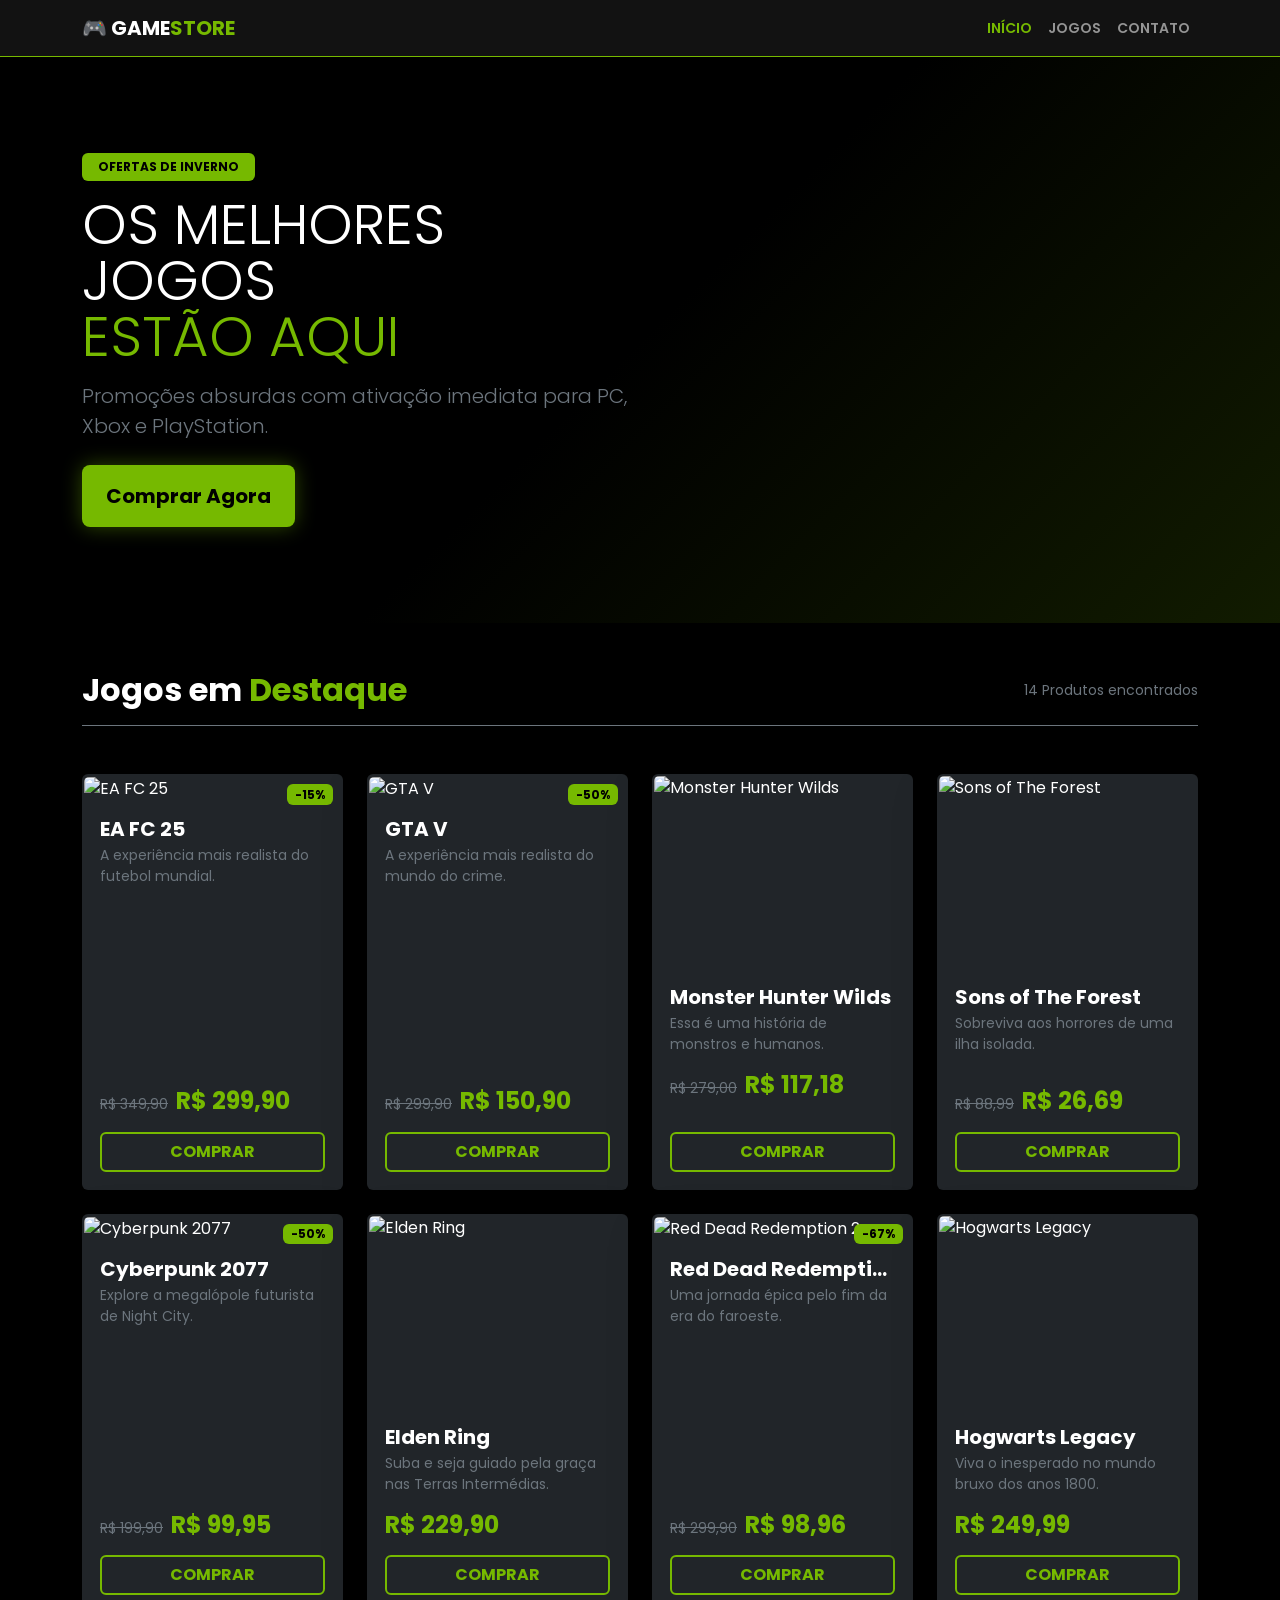
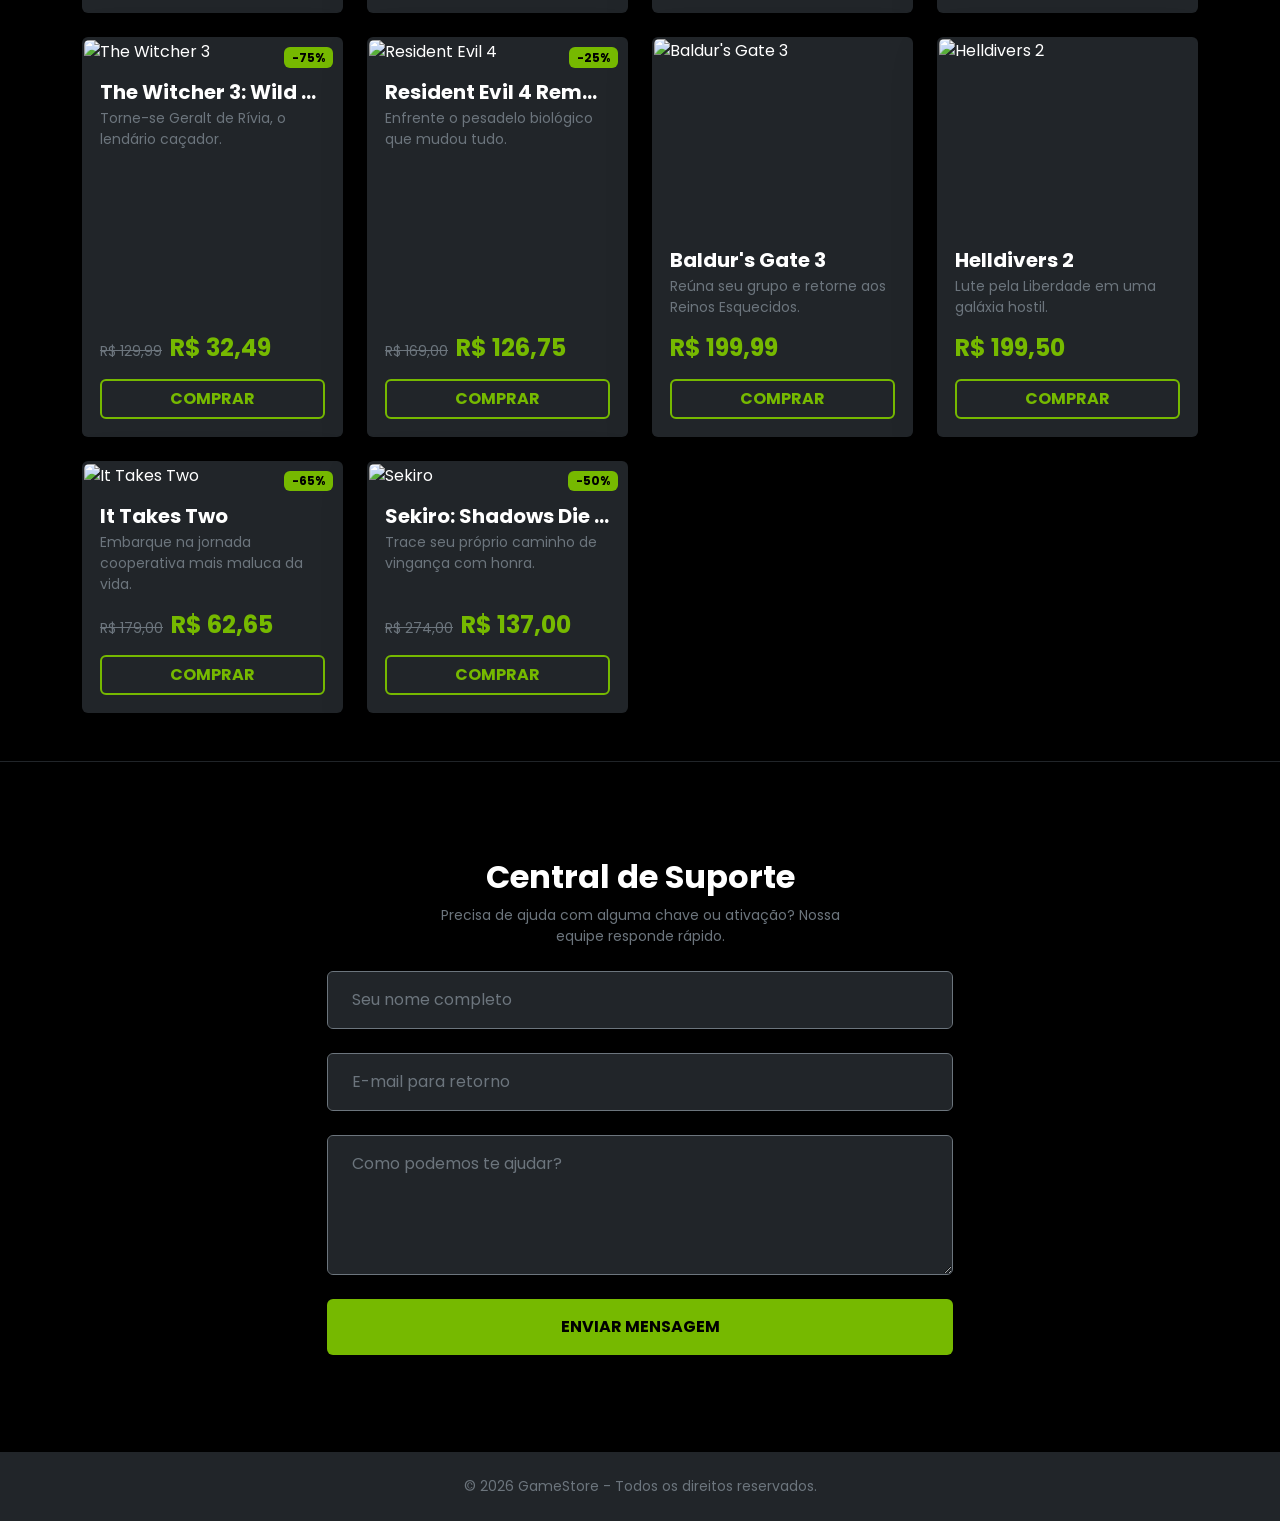
==== index.html @ af92e308 "Página Inicial Parcialmente feita Foram adicionados 14 jogos, aba de contato completa e catálogo de " ====
<!DOCTYPE html>
<html lang="pt-BR">
<head>
    <meta charset="UTF-8">
    <meta name="viewport" content="width=device-width, initial-scale=1.0">
    <title>GameStore</title>

    <link href="https://cdn.jsdelivr.net/npm/bootstrap@5.3.3/dist/css/bootstrap.min.css" rel="stylesheet">
    
    <link rel="preconnect" href="https://fonts.googleapis.com">
    <link rel="preconnect" href="https://fonts.gstatic.com" crossorigin>
    <link href="https://fonts.googleapis.com/css2?family=Poppins:wght@400;600;800&display=swap" rel="stylesheet">

    <style>
        body { font-family: 'Poppins', sans-serif; }
        .card-img-top { aspect-ratio: 12/9; object-fit: cover; object-position: top; }
        .card-hover { border: 2px solid transparent; transition: 0.3s all ease; }
        .card-hover:hover { border-color: #76b900; }
        
        /* Efeito Hover nos botões */
        .btn-hover-neon {
            transition: all 0.3s ease-in-out !important;
        }
        .btn-hover-neon:hover {
            transform: scale(1.03);
            background-color: #5d9200 !important;
            box-shadow: 0 0 20px rgba(118, 185, 0, 0.7) !important;
        }
        .btn-outline-hover-neon {
            transition: all 0.3s ease-in-out !important;
        }
        .btn-outline-hover-neon:hover {
            transform: scale(1.02);
            background-color: #76b900 !important;
            color: #000000 !important;
            box-shadow: 0 0 15px rgba(118, 185, 0, 0.5) !important;
        }

        /* Customização dos Inputs de Contato */
        .form-floating > .form-control:focus ~ label,
        .form-floating > .form-control:not(:placeholder-shown) ~ label {
            color: #76b900 !important;
        }
        .form-control:focus {
            border-color: #76b900 !important;
            box-shadow: 0 0 10px rgba(118, 185, 0, 0.2) !important;
        }
    </style>
</head>
<body class="bg-black text-white">

<nav class="navbar navbar-expand-lg navbar-dark bg-dark sticky-top border-bottom" style="--bs-border-color: #76b900; background-color: rgba(20, 20, 20, 0.95) !important; backdrop-filter: blur(10px);">
    <div class="container">
        <a class="navbar-brand fw-bolder tracking-wider" href="#">
            🎮 GAME<span style="color: #76b900;">STORE</span>
        </a>

        <button class="navbar-toggler" type="button" data-bs-toggle="collapse" data-bs-target="#menu">
            <span class="navbar-toggler-icon"></span>
        </button>

        <div class="collapse navbar-collapse" id="menu">
            <ul class="navbar-nav ms-auto fw-semibold text-uppercase small">
                <li class="nav-item">
                    <a class="nav-link active" style="--bs-navbar-active-color: #76b900;" href="#inicio">Início</a>
                </li>
                <li class="nav-item">
                    <a class="nav-link" href="#jogos">Jogos</a>
                </li>
                <li class="nav-item">
                    <a class="nav-link" href="#contato">Contato</a>
                </li>
            </ul>
        </div>
    </div>
</nav>

<section id="inicio" class="position-relative overflow-hidden d-flex align-items-center justify-content-center min-vh-50 py-5" 
         style="background: linear-gradient(135deg, #000000 50%, rgba(118, 185, 0, 0.15)), url('https://images.unsplash.com/photo-1542751371-adc38448a05e?q=80&w=1920') center/cover;">
    <div class="container text-center text-md-start my-5">
        <div class="row">
            <div class="col-md-8 col-lg-6">
                <span class="badge mb-3 px-3 py-2 text-black fw-bold text-uppercase" style="background-color: #76b900;">
                    Ofertas de Inverno
                </span>
                <h1 class="display-4 fw-black text-white lh-1 mb-3">
                    OS MELHORES JOGOS <br><span style="color: #76b900;">ESTÃO AQUI</span>
                </h1>
                <p class="lead text-secondary mb-4">Promoções absurdas com ativação imediata para PC, Xbox e PlayStation.</p>
                <a href="#jogos" class="btn btn-lg fw-bold px-4 py-3 text-black border-0 btn-hover-neon" 
                   style="background-color: #76b900; box-shadow: 0 0 20px rgba(118, 185, 0, 0.4);">
                    Comprar Agora
                </a>
            </div>
        </div>
    </div>
</section>

<section id="jogos" class="container py-5">
    <div class="d-flex justify-content-between align-items-center mb-5 border-bottom border-secondary pb-3">
        <h2 class="fw-bold m-0 text-white">Jogos em <span style="color: #76b900;">Destaque</span></h2>
        <span class="text-secondary small d-none d-sm-inline">14 Produtos encontrados</span>
    </div>

    <div class="row g-4">

        <div class="col-12 col-sm-6 col-md-4 col-lg-3">
            <div class="card card-hover h-100 bg-dark text-white shadow-lg">
                <div class="position-relative">
                    <img src="https://imgs.search.brave.com/v1mklaQneaknvuL8ri-g4F5kNZe1Qe1KPwHD6sUxN68/rs:fit:860:0:0:0/g:ce/aHR0cHM6Ly9kcm9w/LWFzc2V0cy5lYS5j/b20vaW1hZ2VzLzVC/UmlUM2thUGI5TzJU/dDFrbEswbDEvNjZi/NTAzOWFjMTQ0MDlm/MTRiMTA0ZDkzZmYy/MjZhMmQvRUFfRkMy/NV9TdGFuZGFyZF9L/ZXlBcnRfMS0xXzEy/MDB4MTIwMC5qcGc" class="card-img-top" alt="EA FC 25">
                    <span class="badge position-absolute top-0 end-0 m-2 text-black fw-bold" style="background-color: #76b900;">-15%</span>
                </div>
                <div class="card-body d-flex flex-column justify-content-between">
                    <div class="mb-3">
                        <h5 class="card-title fw-bold text-truncate mb-1">EA FC 25</h5>
                        <p class="card-text text-secondary small">A experiência mais realista do futebol mundial.</p>
                    </div>
                    <div>
                        <div class="d-flex align-items-baseline gap-2 mb-3">
                            <span class="text-secondary text-decoration-line-through small">R$ 349,90</span>
                            <h4 class="fw-bold m-0" style="color: #76b900;">R$ 299,90</h4>
                        </div>
                        <button class="btn w-100 fw-bold text-uppercase border-2 btn-outline-hover-neon" style="border-color: #76b900; color: #76b900; background: transparent;">
                            Comprar
                        </button>
                    </div>
                </div>
            </div>
        </div>

        <div class="col-12 col-sm-6 col-md-4 col-lg-3">
            <div class="card card-hover h-100 bg-dark text-white shadow-lg">
                <div class="position-relative">
                    <img src="https://shared.akamai.steamstatic.com/store_item_assets/steam/apps/271590/header.jpg?t=1765387725" class="card-img-top" alt="GTA V">
                    <span class="badge position-absolute top-0 end-0 m-2 text-black fw-bold" style="background-color: #76b900;">-50%</span>
                </div>
                <div class="card-body d-flex flex-column justify-content-between">
                    <div class="mb-3">
                        <h5 class="card-title fw-bold text-truncate mb-1">GTA V</h5>
                        <p class="card-text text-secondary small">A experiência mais realista do mundo do crime.</p>
                    </div>
                    <div>
                        <div class="d-flex align-items-baseline gap-2 mb-3">
                            <span class="text-secondary text-decoration-line-through small">R$ 299,90</span>
                            <h4 class="fw-bold m-0" style="color: #76b900;">R$ 150,90</h4>
                        </div>
                        <button class="btn w-100 fw-bold text-uppercase border-2 btn-outline-hover-neon" style="border-color: #76b900; color: #76b900; background: transparent;">
                            Comprar
                        </button>
                    </div>
                </div>
            </div>
        </div>

        <div class="col-12 col-sm-6 col-md-4 col-lg-3">
            <div class="card card-hover h-100 bg-dark text-white shadow-lg">
                <img src="https://shared.akamai.steamstatic.com/store_item_assets/steam/apps/2246340/header.jpg?t=1780446081" class="card-img-top" alt="Monster Hunter Wilds">
                <div class="card-body d-flex flex-column justify-content-between">
                    <div class="mb-3">
                        <h5 class="card-title fw-bold text-truncate mb-1">Monster Hunter Wilds</h5>
                        <p class="card-text text-secondary small">Essa é uma história de monstros e humanos.</p>
                    </div>
                    <div>
                        <div class="d-flex align-items-baseline gap-2 mb-3">
                            <span class="text-secondary text-decoration-line-through small">R$ 279,00</span>
                            <h4 class="fw-bold mb-3" style="color: #76b900;">R$ 117,18</h4>
                        </div>
                        <button class="btn w-100 fw-bold text-uppercase border-2 btn-outline-hover-neon" style="border-color: #76b900; color: #76b900; background: transparent;">
                            Comprar
                        </button>
                    </div>
                </div>
            </div>
        </div>

        <div class="col-12 col-sm-6 col-md-4 col-lg-3">
            <div class="card card-hover h-100 bg-dark text-white shadow-lg">
                <img src="https://imgs.search.brave.com/QKre8BOCtN3OJksqX7gCvXu70aKx86rbHAzrKX-9Xvc/rs:fit:860:0:0:0/g:ce/aHR0cHM6Ly9zdGF0/aWMwLmdhbWVyYW50/aW1hZ2VzLmNvbS93/b3JkcHJlc3Mvd3At/Y29udGVudC91cGxv/YWRzLzIwMjQvMTIv/bWl4Y29sbGFnZS0w/NS1kZWMtMjAyNC0w/Ny0xNi1wbS05MzMw/LmpwZz9xPTUwJmZp/dD1jcm9wJnc9NDgw/Jmg9NjAwJmRwcj0x/LjU" class="card-img-top" alt="Sons of The Forest">
                <div class="card-body d-flex flex-column justify-content-between">
                    <div class="mb-3">
                        <h5 class="card-title fw-bold text-truncate mb-1">Sons of The Forest</h5>
                        <p class="card-text text-secondary small">Sobreviva aos horrores de uma ilha isolada.</p>
                    </div>
                    <div>
                        <div class="d-flex align-items-baseline gap-2 mb-3">
                            <span class="text-secondary text-decoration-line-through small">R$ 88,99</span>
                            <h4 class="fw-bold m-0" style="color: #76b900;">R$ 26,69</h4>
                        </div>
                        <button class="btn w-100 fw-bold text-uppercase border-2 btn-outline-hover-neon" style="border-color: #76b900; color: #76b900; background: transparent;">
                            Comprar
                        </button>
                    </div>
                </div>
            </div>
        </div>

        <div class="col-12 col-sm-6 col-md-4 col-lg-3">
            <div class="card card-hover h-100 bg-dark text-white shadow-lg">
                <div class="position-relative">
                    <img src="https://shared.akamai.steamstatic.com/store_item_assets/steam/apps/1091500/e9047d8ec47ae3d94bb8b464fb0fc9e9972b4ac7/header.jpg?t=1769690377" class="card-img-top" alt="Cyberpunk 2077">
                    <span class="badge position-absolute top-0 end-0 m-2 text-black fw-bold" style="background-color: #76b900;">-50%</span>
                </div>
                <div class="card-body d-flex flex-column justify-content-between">
                    <div class="mb-3">
                        <h5 class="card-title fw-bold text-truncate mb-1">Cyberpunk 2077</h5>
                        <p class="card-text text-secondary small">Explore a megalópole futurista de Night City.</p>
                    </div>
                    <div>
                        <div class="d-flex align-items-baseline gap-2 mb-3">
                            <span class="text-secondary text-decoration-line-through small">R$ 199,90</span>
                            <h4 class="fw-bold m-0" style="color: #76b900;">R$ 99,95</h4>
                        </div>
                        <button class="btn w-100 fw-bold text-uppercase border-2 btn-outline-hover-neon" style="border-color: #76b900; color: #76b900; background: transparent;">
                            Comprar
                        </button>
                    </div>
                </div>
            </div>
        </div>

        <div class="col-12 col-sm-6 col-md-4 col-lg-3">
            <div class="card card-hover h-100 bg-dark text-white shadow-lg">
                <img src="https://shared.akamai.steamstatic.com/store_item_assets/steam/apps/1245620/header.jpg?t=1767883716" class="card-img-top" alt="Elden Ring">
                <div class="card-body d-flex flex-column justify-content-between">
                    <div class="mb-3">
                        <h5 class="card-title fw-bold text-truncate mb-1">Elden Ring</h5>
                        <p class="card-text text-secondary small">Suba e seja guiado pela graça nas Terras Intermédias.</p>
                    </div>
                    <div>
                        <div class="d-flex align-items-baseline gap-2 mb-3">
                            <h4 class="fw-bold m-0" style="color: #76b900;">R$ 229,90</h4>
                        </div>
                        <button class="btn w-100 fw-bold text-uppercase border-2 btn-outline-hover-neon" style="border-color: #76b900; color: #76b900; background: transparent;">
                            Comprar
                        </button>
                    </div>
                </div>
            </div>
        </div>

        <div class="col-12 col-sm-6 col-md-4 col-lg-3">
            <div class="card card-hover h-100 bg-dark text-white shadow-lg">
                <div class="position-relative">
                    <img src="https://shared.akamai.steamstatic.com/store_item_assets/steam/apps/1174180/header.jpg?t=1759502961" class="card-img-top" alt="Red Dead Redemption 2">
                    <span class="badge position-absolute top-0 end-0 m-2 text-black fw-bold" style="background-color: #76b900;">-67%</span>
                </div>
                <div class="card-body d-flex flex-column justify-content-between">
                    <div class="mb-3">
                        <h5 class="card-title fw-bold text-truncate mb-1">Red Dead Redemption 2</h5>
                        <p class="card-text text-secondary small">Uma jornada épica pelo fim da era do faroeste.</p>
                    </div>
                    <div>
                        <div class="d-flex align-items-baseline gap-2 mb-3">
                            <span class="text-secondary text-decoration-line-through small">R$ 299,90</span>
                            <h4 class="fw-bold m-0" style="color: #76b900;">R$ 98,96</h4>
                        </div>
                        <button class="btn w-100 fw-bold text-uppercase border-2 btn-outline-hover-neon" style="border-color: #76b900; color: #76b900; background: transparent;">
                            Comprar
                        </button>
                    </div>
                </div>
            </div>
        </div>

        <div class="col-12 col-sm-6 col-md-4 col-lg-3">
            <div class="card card-hover h-100 bg-dark text-white shadow-lg">
                <img src="https://shared.akamai.steamstatic.com/store_item_assets/steam/apps/990080/a3cdc6f40d97df8ac993679c2dd1edeb5222421e/header.jpg?t=1778797474" class="card-img-top" alt="Hogwarts Legacy">
                <div class="card-body d-flex flex-column justify-content-between">
                    <div class="mb-3">
                        <h5 class="card-title fw-bold text-truncate mb-1">Hogwarts Legacy</h5>
                        <p class="card-text text-secondary small">Viva o inesperado no mundo bruxo dos anos 1800.</p>
                    </div>
                    <div>
                        <div class="d-flex align-items-baseline gap-2 mb-3">
                            <h4 class="fw-bold m-0" style="color: #76b900;">R$ 249,99</h4>
                        </div>
                        <button class="btn w-100 fw-bold text-uppercase border-2 btn-outline-hover-neon" style="border-color: #76b900; color: #76b900; background: transparent;">
                            Comprar
                        </button>
                    </div>
                </div>
            </div>
        </div>

        <div class="col-12 col-sm-6 col-md-4 col-lg-3">
            <div class="card card-hover h-100 bg-dark text-white shadow-lg">
                <div class="position-relative">
                    <img src="https://shared.akamai.steamstatic.com/store_item_assets/steam/apps/292030/ad9240e088f953a84aee814034c50a6a92bf4516/header.jpg?t=1768303991" class="card-img-top" alt="The Witcher 3">
                    <span class="badge position-absolute top-0 end-0 m-2 text-black fw-bold" style="background-color: #76b900;">-75%</span>
                </div>
                <div class="card-body d-flex flex-column justify-content-between">
                    <div class="mb-3">
                        <h5 class="card-title fw-bold text-truncate mb-1">The Witcher 3: Wild Hunt</h5>
                        <p class="card-text text-secondary small">Torne-se Geralt de Rívia, o lendário caçador.</p>
                    </div>
                    <div>
                        <div class="d-flex align-items-baseline gap-2 mb-3">
                            <span class="text-secondary text-decoration-line-through small">R$ 129,99</span>
                            <h4 class="fw-bold m-0" style="color: #76b900;">R$ 32,49</h4>
                        </div>
                        <button class="btn w-100 fw-bold text-uppercase border-2 btn-outline-hover-neon" style="border-color: #76b900; color: #76b900; background: transparent;">
                            Comprar
                        </button>
                    </div>
                </div>
            </div>
        </div>

        <div class="col-12 col-sm-6 col-md-4 col-lg-3">
            <div class="card card-hover h-100 bg-dark text-white shadow-lg">
                <div class="position-relative">
                    <img src="https://shared.akamai.steamstatic.com/store_item_assets/steam/apps/2050650/header.jpg?t=1772502922" class="card-img-top" alt="Resident Evil 4">
                    <span class="badge position-absolute top-0 end-0 m-2 text-black fw-bold" style="background-color: #76b900;">-25%</span>
                </div>
                <div class="card-body d-flex flex-column justify-content-between">
                    <div class="mb-3">
                        <h5 class="card-title fw-bold text-truncate mb-1">Resident Evil 4 Remake</h5>
                        <p class="card-text text-secondary small">Enfrente o pesadelo biológico que mudou tudo.</p>
                    </div>
                    <div>
                        <div class="d-flex align-items-baseline gap-2 mb-3">
                            <span class="text-secondary text-decoration-line-through small">R$ 169,00</span>
                            <h4 class="fw-bold m-0" style="color: #76b900;">R$ 126,75</h4>
                        </div>
                        <button class="btn w-100 fw-bold text-uppercase border-2 btn-outline-hover-neon" style="border-color: #76b900; color: #76b900; background: transparent;">
                            Comprar
                        </button>
                    </div>
                </div>
            </div>
        </div>

        <div class="col-12 col-sm-6 col-md-4 col-lg-3">
            <div class="card card-hover h-100 bg-dark text-white shadow-lg">
                <img src="https://shared.akamai.steamstatic.com/store_item_assets/steam/apps/1086940/48a2fcbda8565bb45025e98fd8ebde8a7203f6a0/header.jpg?t=1777363040" class="card-img-top" alt="Baldur's Gate 3">
                <div class="card-body d-flex flex-column justify-content-between">
                    <div class="mb-3">
                        <h5 class="card-title fw-bold text-truncate mb-1">Baldur's Gate 3</h5>
                        <p class="card-text text-secondary small">Reúna seu grupo e retorne aos Reinos Esquecidos.</p>
                    </div>
                    <div>
                        <div class="d-flex align-items-baseline gap-2 mb-3">
                            <h4 class="fw-bold m-0" style="color: #76b900;">R$ 199,99</h4>
                        </div>
                        <button class="btn w-100 fw-bold text-uppercase border-2 btn-outline-hover-neon" style="border-color: #76b900; color: #76b900; background: transparent;">
                            Comprar
                        </button>
                    </div>
                </div>
            </div>
        </div>

        <div class="col-12 col-sm-6 col-md-4 col-lg-3">
            <div class="card card-hover h-100 bg-dark text-white shadow-lg">
                <img src="https://shared.akamai.steamstatic.com/store_item_assets/steam/apps/553850/9643916b0262f1e6d5d002098569e970346f6fc4/header_brazilian.jpg?t=1779899567" class="card-img-top" alt="Helldivers 2">
                <div class="card-body d-flex flex-column justify-content-between">
                    <div class="mb-3">
                        <h5 class="card-title fw-bold text-truncate mb-1">Helldivers 2</h5>
                        <p class="card-text text-secondary small">Lute pela Liberdade em uma galáxia hostil.</p>
                    </div>
                    <div>
                        <div class="d-flex align-items-baseline gap-2 mb-3">
                            <h4 class="fw-bold m-0" style="color: #76b900;">R$ 199,50</h4>
                        </div>
                        <button class="btn w-100 fw-bold text-uppercase border-2 btn-outline-hover-neon" style="border-color: #76b900; color: #76b900; background: transparent;">
                            Comprar
                        </button>
                    </div>
                </div>
            </div>
        </div>

        <div class="col-12 col-sm-6 col-md-4 col-lg-3">
            <div class="card card-hover h-100 bg-dark text-white shadow-lg">
                <div class="position-relative">
                    <img src="https://shared.akamai.steamstatic.com/store_item_assets/steam/apps/1426210/header_brazilian.jpg?t=1777395376" class="card-img-top" alt="It Takes Two">
                    <span class="badge position-absolute top-0 end-0 m-2 text-black fw-bold" style="background-color: #76b900;">-65%</span>
                </div>
                <div class="card-body d-flex flex-column justify-content-between">
                    <div class="mb-3">
                        <h5 class="card-title fw-bold text-truncate mb-1">It Takes Two</h5>
                        <p class="card-text text-secondary small">Embarque na jornada cooperativa mais maluca da vida.</p>
                    </div>
                    <div>
                        <div class="d-flex align-items-baseline gap-2 mb-3">
                            <span class="text-secondary text-decoration-line-through small">R$ 179,00</span>
                            <h4 class="fw-bold m-0" style="color: #76b900;">R$ 62,65</h4>
                        </div>
                        <button class="btn w-100 fw-bold text-uppercase border-2 btn-outline-hover-neon" style="border-color: #76b900; color: #76b900; background: transparent;">
                            Comprar
                        </button>
                    </div>
                </div>
            </div>
        </div>

        <div class="col-12 col-sm-6 col-md-4 col-lg-3">
            <div class="card card-hover h-100 bg-dark text-white shadow-lg">
                <div class="position-relative">
                    <img src="https://shared.akamai.steamstatic.com/store_item_assets/steam/apps/814380/header.jpg?t=1762888662" class="card-img-top" alt="Sekiro">
                    <span class="badge position-absolute top-0 end-0 m-2 text-black fw-bold" style="background-color: #76b900;">-50%</span>
                </div>
                <div class="card-body d-flex flex-column justify-content-between">
                    <div class="mb-3">
                        <h5 class="card-title fw-bold text-truncate mb-1">Sekiro: Shadows Die Twice</h5>
                        <p class="card-text text-secondary small">Trace seu próprio caminho de vingança com honra.</p>
                    </div>
                    <div>
                        <div class="d-flex align-items-baseline gap-2 mb-3">
                            <span class="text-secondary text-decoration-line-through small">R$ 274,00</span>
                            <h4 class="fw-bold m-0" style="color: #76b900;">R$ 137,00</h4>
                        </div>
                        <button class="btn w-100 fw-bold text-uppercase border-2 btn-outline-hover-neon" style="border-color: #76b900; color: #76b900; background: transparent;">
                            Comprar
                        </button>
                    </div>
                </div>
            </div>
        </div>

    </div>
</section>

<section id="contato" class="bg-black py-5 border-top border-dark">
    <div class="container py-5" style="max-width: 650px;">
        <div class="text-center mb-4">
            <h2 class="fw-bold text-white mb-2">Central de Suporte</h2>
            <p class="text-secondary small mx-auto" style="max-width: 450px;">
                Precisa de ajuda com alguma chave ou ativação? Nossa equipe responde rápido.
            </p>
        </div>

        <form class="row g-4">
            <div class="col-12">
                <div class="form-floating">
                    <input type="text" class="form-control bg-dark border-secondary text-white h-auto py-3 px-4" id="nome" placeholder="Seu nome completo">
                    <label for="nome" class="text-secondary px-4">Seu nome completo</label>
                </div>
            </div>

            <div class="col-12">
                <div class="form-floating">
                    <input type="email" class="form-control bg-dark border-secondary text-white h-auto py-3 px-4" id="email" placeholder="nome@exemplo.com">
                    <label for="email" class="text-secondary px-4">E-mail para retorno</label>
                </div>
            </div>

            <div class="col-12">
                <div class="form-floating">
                    <textarea class="form-control bg-dark border-secondary text-white px-4 pt-4" id="mensagem" placeholder="Como podemos te ajudar?" style="height: 140px;"></textarea>
                    <label for="mensagem" class="text-secondary px-4">Como podemos te ajudar?</label>
                </div>
            </div>

            <div class="col-12">
                <button type="submit" class="btn w-100 fw-bold py-3 text-black text-uppercase tracking-wider btn-hover-neon border-0" style="background-color: #76b900;">
                    Enviar Mensagem
                </button>
            </div>
        </form>
    </div>
</section>

<footer class="bg-dark text-center text-secondary p-4 border-top border-black small">
    © 2026 GameStore - Todos os direitos reservados.
</footer>

<script src="https://cdn.jsdelivr.net/npm/bootstrap@5.3.3/dist/js/bootstrap.bundle.min.js"></script>
<script src="js/script.js"></script>

</body>
</html>
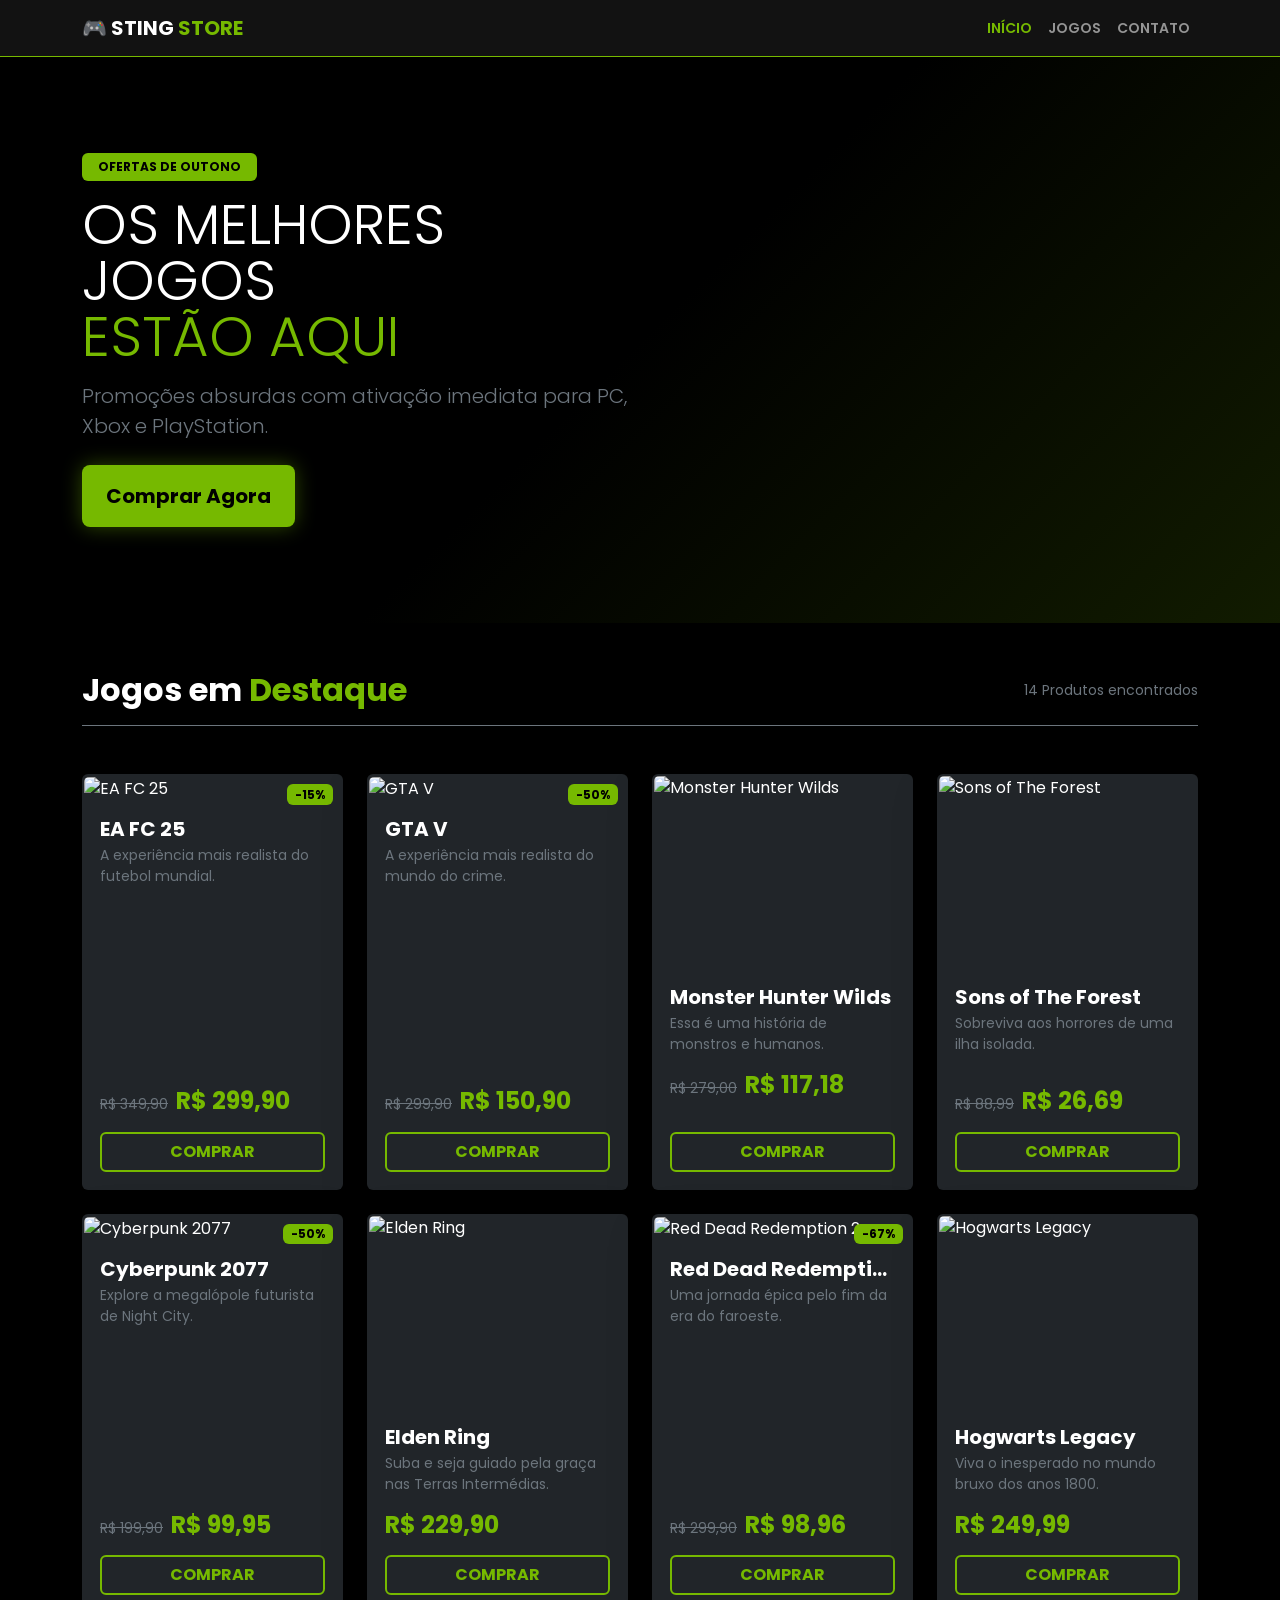
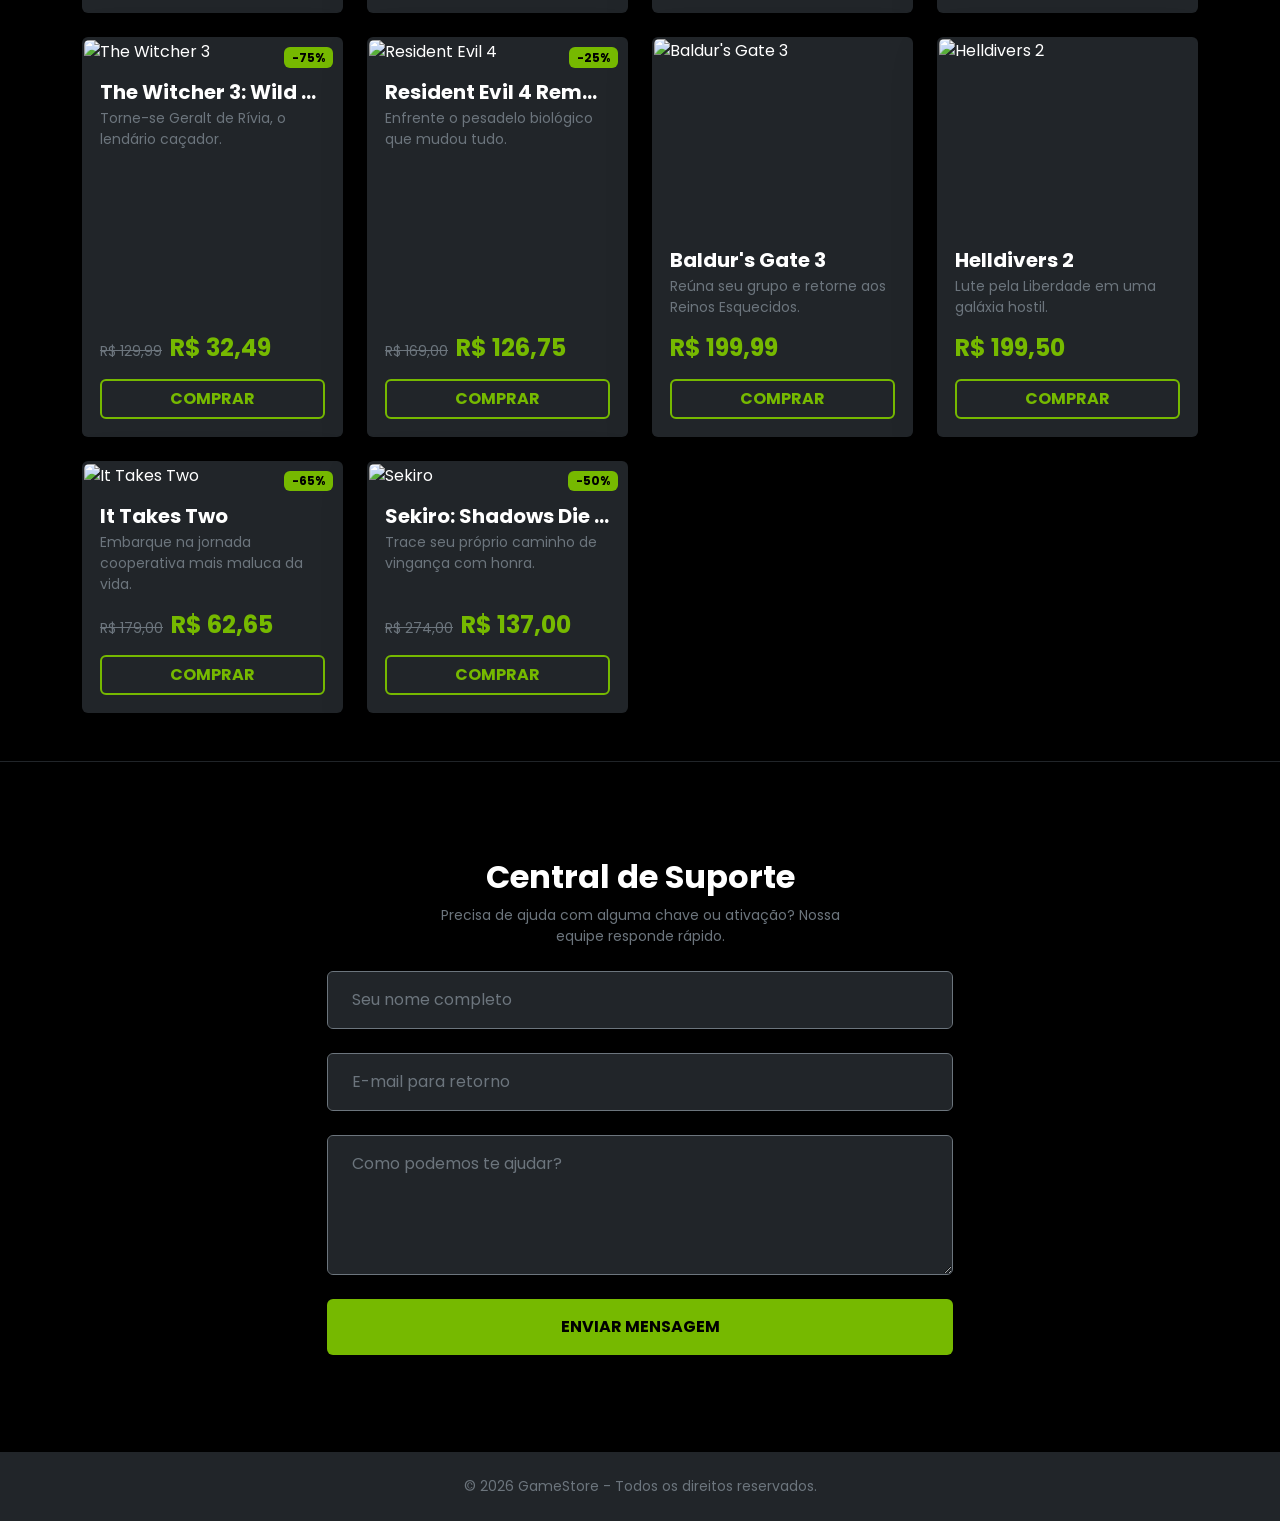
==== commit 818d1db2: "Atualização do JS e botões Foram atualizadas as tags dos botões de compra de cada jogo e foram criad" ====
--- a/index.html
+++ b/index.html
@@ -3,7 +3,7 @@
 <head>
     <meta charset="UTF-8">
     <meta name="viewport" content="width=device-width, initial-scale=1.0">
-    <title>GameStore</title>
+    <title>StingStore</title>
 
     <link href="https://cdn.jsdelivr.net/npm/bootstrap@5.3.3/dist/css/bootstrap.min.css" rel="stylesheet">
     
@@ -52,7 +52,7 @@
 <nav class="navbar navbar-expand-lg navbar-dark bg-dark sticky-top border-bottom" style="--bs-border-color: #76b900; background-color: rgba(20, 20, 20, 0.95) !important; backdrop-filter: blur(10px);">
     <div class="container">
         <a class="navbar-brand fw-bolder tracking-wider" href="#">
-            🎮 GAME<span style="color: #76b900;">STORE</span>
+            🎮 STING <span style="color: #76b900;">STORE</span>
         </a>
 
         <button class="navbar-toggler" type="button" data-bs-toggle="collapse" data-bs-target="#menu">
@@ -81,7 +81,7 @@
         <div class="row">
             <div class="col-md-8 col-lg-6">
                 <span class="badge mb-3 px-3 py-2 text-black fw-bold text-uppercase" style="background-color: #76b900;">
-                    Ofertas de Inverno
+                    Ofertas de Outono
                 </span>
                 <h1 class="display-4 fw-black text-white lh-1 mb-3">
                     OS MELHORES JOGOS <br><span style="color: #76b900;">ESTÃO AQUI</span>
@@ -120,9 +120,9 @@
                             <span class="text-secondary text-decoration-line-through small">R$ 349,90</span>
                             <h4 class="fw-bold m-0" style="color: #76b900;">R$ 299,90</h4>
                         </div>
-                        <button class="btn w-100 fw-bold text-uppercase border-2 btn-outline-hover-neon" style="border-color: #76b900; color: #76b900; background: transparent;">
-                            Comprar
-                        </button>
+                        <a href="show.html?game=ea-fc-25" class="btn w-100 fw-bold text-uppercase border-2 btn-outline-hover-neon buy-btn" style="border-color: #76b900; color: #76b900; background: transparent;">
+                            Comprar
+                        </a>
                     </div>
                 </div>
             </div>
@@ -144,9 +144,9 @@
                             <span class="text-secondary text-decoration-line-through small">R$ 299,90</span>
                             <h4 class="fw-bold m-0" style="color: #76b900;">R$ 150,90</h4>
                         </div>
-                        <button class="btn w-100 fw-bold text-uppercase border-2 btn-outline-hover-neon" style="border-color: #76b900; color: #76b900; background: transparent;">
-                            Comprar
-                        </button>
+                        <a href="show.html?game=gta-v" class="btn w-100 fw-bold text-uppercase border-2 btn-outline-hover-neon buy-btn" style="border-color: #76b900; color: #76b900; background: transparent;">
+                            Comprar
+                        </a>
                     </div>
                 </div>
             </div>
@@ -165,9 +165,9 @@
                             <span class="text-secondary text-decoration-line-through small">R$ 279,00</span>
                             <h4 class="fw-bold mb-3" style="color: #76b900;">R$ 117,18</h4>
                         </div>
-                        <button class="btn w-100 fw-bold text-uppercase border-2 btn-outline-hover-neon" style="border-color: #76b900; color: #76b900; background: transparent;">
-                            Comprar
-                        </button>
+                        <a href="show.html?game=monster-hunter-wilds" class="btn w-100 fw-bold text-uppercase border-2 btn-outline-hover-neon buy-btn" style="border-color: #76b900; color: #76b900; background: transparent;">
+                            Comprar
+                        </a>
                     </div>
                 </div>
             </div>
@@ -186,9 +186,9 @@
                             <span class="text-secondary text-decoration-line-through small">R$ 88,99</span>
                             <h4 class="fw-bold m-0" style="color: #76b900;">R$ 26,69</h4>
                         </div>
-                        <button class="btn w-100 fw-bold text-uppercase border-2 btn-outline-hover-neon" style="border-color: #76b900; color: #76b900; background: transparent;">
-                            Comprar
-                        </button>
+                        <a class="btn w-100 fw-bold text-uppercase border-2 btn-outline-hover-neon buy-btn" style="border-color: #76b900; color: #76b900; background: transparent;">
+                            Comprar
+                        </a>
                     </div>
                 </div>
             </div>
@@ -210,9 +210,9 @@
                             <span class="text-secondary text-decoration-line-through small">R$ 199,90</span>
                             <h4 class="fw-bold m-0" style="color: #76b900;">R$ 99,95</h4>
                         </div>
-                        <button class="btn w-100 fw-bold text-uppercase border-2 btn-outline-hover-neon" style="border-color: #76b900; color: #76b900; background: transparent;">
-                            Comprar
-                        </button>
+                        <a class="btn w-100 fw-bold text-uppercase border-2 btn-outline-hover-neon buy-btn" style="border-color: #76b900; color: #76b900; background: transparent;" href="show.html?game=cyberpunk-2077">
+                            Comprar
+                        </a>
                     </div>
                 </div>
             </div>
@@ -230,9 +230,9 @@
                         <div class="d-flex align-items-baseline gap-2 mb-3">
                             <h4 class="fw-bold m-0" style="color: #76b900;">R$ 229,90</h4>
                         </div>
-                        <button class="btn w-100 fw-bold text-uppercase border-2 btn-outline-hover-neon" style="border-color: #76b900; color: #76b900; background: transparent;">
-                            Comprar
-                        </button>
+                        <a class="btn w-100 fw-bold text-uppercase border-2 btn-outline-hover-neon buy-btn" style="border-color: #76b900; color: #76b900; background: transparent;" href="show.html?game=elden-ring">
+                            Comprar
+                        </a>
                     </div>
                 </div>
             </div>
@@ -254,9 +254,9 @@
                             <span class="text-secondary text-decoration-line-through small">R$ 299,90</span>
                             <h4 class="fw-bold m-0" style="color: #76b900;">R$ 98,96</h4>
                         </div>
-                        <button class="btn w-100 fw-bold text-uppercase border-2 btn-outline-hover-neon" style="border-color: #76b900; color: #76b900; background: transparent;">
-                            Comprar
-                        </button>
+                        <a class="btn w-100 fw-bold text-uppercase border-2 btn-outline-hover-neon buy-btn" style="border-color: #76b900; color: #76b900; background: transparent;" href="show.html?game=red-dead-redemption-2">
+                            Comprar
+                        </a>
                     </div>
                 </div>
             </div>
@@ -274,9 +274,9 @@
                         <div class="d-flex align-items-baseline gap-2 mb-3">
                             <h4 class="fw-bold m-0" style="color: #76b900;">R$ 249,99</h4>
                         </div>
-                        <button class="btn w-100 fw-bold text-uppercase border-2 btn-outline-hover-neon" style="border-color: #76b900; color: #76b900; background: transparent;">
-                            Comprar
-                        </button>
+                        <a class="btn w-100 fw-bold text-uppercase border-2 btn-outline-hover-neon buy-btn" style="border-color: #76b900; color: #76b900; background: transparent;" href="show.html?game=hogwarts-legacy">
+                            Comprar
+                        </a>
                     </div>
                 </div>
             </div>
@@ -298,9 +298,9 @@
                             <span class="text-secondary text-decoration-line-through small">R$ 129,99</span>
                             <h4 class="fw-bold m-0" style="color: #76b900;">R$ 32,49</h4>
                         </div>
-                        <button class="btn w-100 fw-bold text-uppercase border-2 btn-outline-hover-neon" style="border-color: #76b900; color: #76b900; background: transparent;">
-                            Comprar
-                        </button>
+                        <a class="btn w-100 fw-bold text-uppercase border-2 btn-outline-hover-neon buy-btn" style="border-color: #76b900; color: #76b900; background: transparent;" href="show.html?game=the-witcher-3-wild-hunt">
+                            Comprar
+                        </a>
                     </div>
                 </div>
             </div>
@@ -322,9 +322,9 @@
                             <span class="text-secondary text-decoration-line-through small">R$ 169,00</span>
                             <h4 class="fw-bold m-0" style="color: #76b900;">R$ 126,75</h4>
                         </div>
-                        <button class="btn w-100 fw-bold text-uppercase border-2 btn-outline-hover-neon" style="border-color: #76b900; color: #76b900; background: transparent;">
-                            Comprar
-                        </button>
+                        <a class="btn w-100 fw-bold text-uppercase border-2 btn-outline-hover-neon buy-btn" style="border-color: #76b900; color: #76b900; background: transparent;" href="show.html?game=resident-evil-4-remake">
+                            Comprar
+                        </a>
                     </div>
                 </div>
             </div>
@@ -342,9 +342,9 @@
                         <div class="d-flex align-items-baseline gap-2 mb-3">
                             <h4 class="fw-bold m-0" style="color: #76b900;">R$ 199,99</h4>
                         </div>
-                        <button class="btn w-100 fw-bold text-uppercase border-2 btn-outline-hover-neon" style="border-color: #76b900; color: #76b900; background: transparent;">
-                            Comprar
-                        </button>
+                        <a class="btn w-100 fw-bold text-uppercase border-2 btn-outline-hover-neon buy-btn" style="border-color: #76b900; color: #76b900; background: transparent;" href="show.html?game=baldurs-gate-3">
+                            Comprar
+                        </a>
                     </div>
                 </div>
             </div>
@@ -362,9 +362,9 @@
                         <div class="d-flex align-items-baseline gap-2 mb-3">
                             <h4 class="fw-bold m-0" style="color: #76b900;">R$ 199,50</h4>
                         </div>
-                        <button class="btn w-100 fw-bold text-uppercase border-2 btn-outline-hover-neon" style="border-color: #76b900; color: #76b900; background: transparent;">
-                            Comprar
-                        </button>
+                        <a class="btn w-100 fw-bold text-uppercase border-2 btn-outline-hover-neon buy-btn" style="border-color: #76b900; color: #76b900; background: transparent;" href="show.html?game=helldivers-2">
+                            Comprar
+                        </a>
                     </div>
                 </div>
             </div>
@@ -386,9 +386,9 @@
                             <span class="text-secondary text-decoration-line-through small">R$ 179,00</span>
                             <h4 class="fw-bold m-0" style="color: #76b900;">R$ 62,65</h4>
                         </div>
-                        <button class="btn w-100 fw-bold text-uppercase border-2 btn-outline-hover-neon" style="border-color: #76b900; color: #76b900; background: transparent;">
-                            Comprar
-                        </button>
+                        <a class="btn w-100 fw-bold text-uppercase border-2 btn-outline-hover-neon buy-btn" style="border-color: #76b900; color: #76b900; background: transparent;" href="show.html?game=it-takes-two">
+                            Comprar
+                        </a>
                     </div>
                 </div>
             </div>
@@ -410,9 +410,9 @@
                             <span class="text-secondary text-decoration-line-through small">R$ 274,00</span>
                             <h4 class="fw-bold m-0" style="color: #76b900;">R$ 137,00</h4>
                         </div>
-                        <button class="btn w-100 fw-bold text-uppercase border-2 btn-outline-hover-neon" style="border-color: #76b900; color: #76b900; background: transparent;">
-                            Comprar
-                        </button>
+                        <a class="btn w-100 fw-bold text-uppercase border-2 btn-outline-hover-neon buy-btn" style="border-color: #76b900; color: #76b900; background: transparent;" href="show.html?game=sekiro-shadows-die-twice">
+                            Comprar
+                        </a>
                     </div>
                 </div>
             </div>
@@ -466,7 +466,7 @@
 </footer>
 
 <script src="https://cdn.jsdelivr.net/npm/bootstrap@5.3.3/dist/js/bootstrap.bundle.min.js"></script>
-<script src="js/script.js"></script>
+<script src="javascript/app.js"></script>
 
 </body>
 </html>
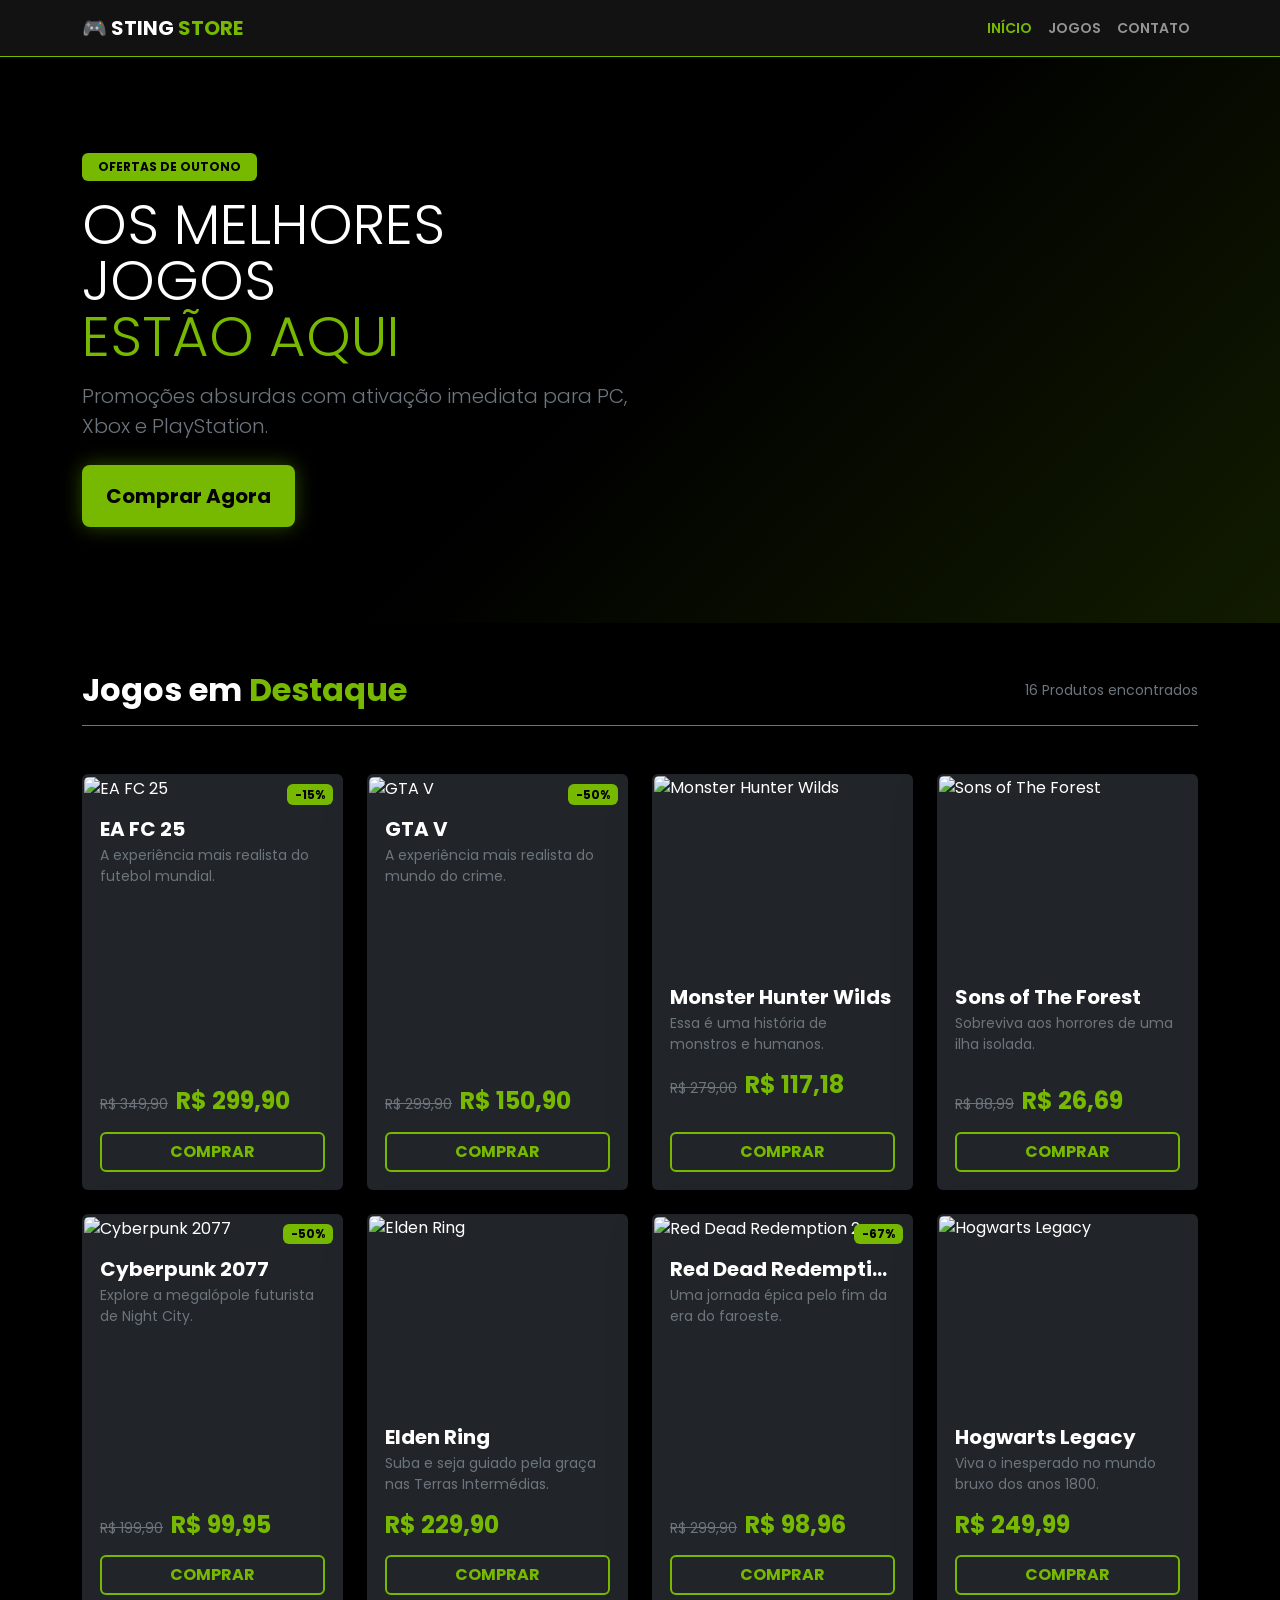
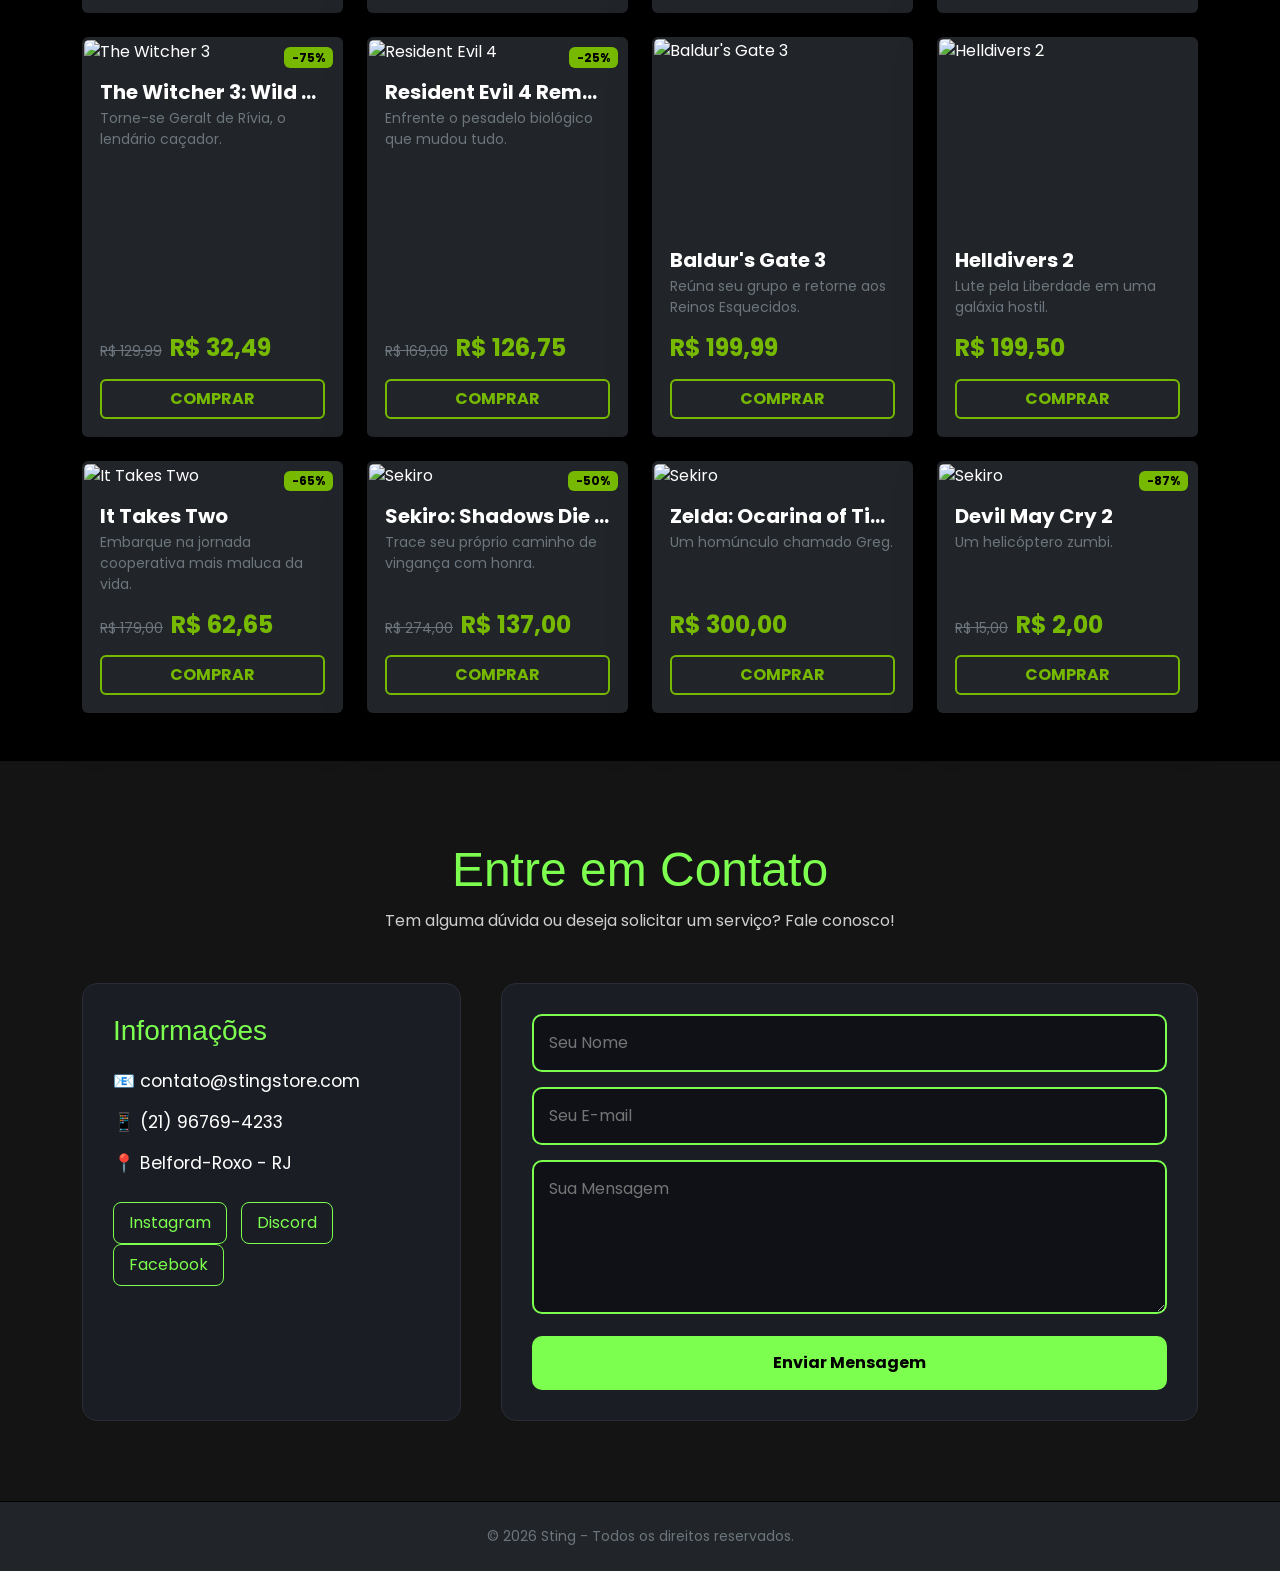
==== commit a2eb0605: "Atualização da loja Foram adicionados os links para cada jogo em cada card, separadamente. A seção d" ====
--- a/index.html
+++ b/index.html
@@ -3,9 +3,10 @@
 <head>
     <meta charset="UTF-8">
     <meta name="viewport" content="width=device-width, initial-scale=1.0">
-    <title>StingStore</title>
+    <title>Sting</title>
 
     <link href="https://cdn.jsdelivr.net/npm/bootstrap@5.3.3/dist/css/bootstrap.min.css" rel="stylesheet">
+    <link rel="stylesheet" href="style.css">
     
     <link rel="preconnect" href="https://fonts.googleapis.com">
     <link rel="preconnect" href="https://fonts.gstatic.com" crossorigin>
@@ -44,6 +45,10 @@
         .form-control:focus {
             border-color: #76b900 !important;
             box-shadow: 0 0 10px rgba(118, 185, 0, 0.2) !important;
+        }
+
+        .btn-pointer {
+            cursor: pointer;
         }
     </style>
 </head>
@@ -99,12 +104,12 @@
 <section id="jogos" class="container py-5">
     <div class="d-flex justify-content-between align-items-center mb-5 border-bottom border-secondary pb-3">
         <h2 class="fw-bold m-0 text-white">Jogos em <span style="color: #76b900;">Destaque</span></h2>
-        <span class="text-secondary small d-none d-sm-inline">14 Produtos encontrados</span>
+        <span class="text-secondary small d-none d-sm-inline">16 Produtos encontrados</span>
     </div>
 
     <div class="row g-4">
 
-        <div class="col-12 col-sm-6 col-md-4 col-lg-3">
+        <div class="col-12 col-sm-6 col-md-4 col-lg-3 btn-pointer">
             <div class="card card-hover h-100 bg-dark text-white shadow-lg">
                 <div class="position-relative">
                     <img src="https://imgs.search.brave.com/v1mklaQneaknvuL8ri-g4F5kNZe1Qe1KPwHD6sUxN68/rs:fit:860:0:0:0/g:ce/aHR0cHM6Ly9kcm9w/LWFzc2V0cy5lYS5j/b20vaW1hZ2VzLzVC/UmlUM2thUGI5TzJU/dDFrbEswbDEvNjZi/NTAzOWFjMTQ0MDlm/MTRiMTA0ZDkzZmYy/MjZhMmQvRUFfRkMy/NV9TdGFuZGFyZF9L/ZXlBcnRfMS0xXzEy/MDB4MTIwMC5qcGc" class="card-img-top" alt="EA FC 25">
@@ -120,15 +125,15 @@
                             <span class="text-secondary text-decoration-line-through small">R$ 349,90</span>
                             <h4 class="fw-bold m-0" style="color: #76b900;">R$ 299,90</h4>
                         </div>
-                        <a href="show.html?game=ea-fc-25" class="btn w-100 fw-bold text-uppercase border-2 btn-outline-hover-neon buy-btn" style="border-color: #76b900; color: #76b900; background: transparent;">
-                            Comprar
-                        </a>
-                    </div>
-                </div>
-            </div>
-        </div>
-
-        <div class="col-12 col-sm-6 col-md-4 col-lg-3">
+                        <a href="https://store.steampowered.com/app/2669320/EA_SPORTS_FC_25/" target="_blank" class="btn w-100 fw-bold text-uppercase border-2 btn-outline-hover-neon buy-btn" style="border-color: #76b900; color: #76b900; background: transparent;">
+                            Comprar
+                        </a>
+                    </div>
+                </div>
+            </div>
+        </div>
+
+        <div class="col-12 col-sm-6 col-md-4 col-lg-3 btn-pointer">
             <div class="card card-hover h-100 bg-dark text-white shadow-lg">
                 <div class="position-relative">
                     <img src="https://shared.akamai.steamstatic.com/store_item_assets/steam/apps/271590/header.jpg?t=1765387725" class="card-img-top" alt="GTA V">
@@ -144,15 +149,15 @@
                             <span class="text-secondary text-decoration-line-through small">R$ 299,90</span>
                             <h4 class="fw-bold m-0" style="color: #76b900;">R$ 150,90</h4>
                         </div>
-                        <a href="show.html?game=gta-v" class="btn w-100 fw-bold text-uppercase border-2 btn-outline-hover-neon buy-btn" style="border-color: #76b900; color: #76b900; background: transparent;">
-                            Comprar
-                        </a>
-                    </div>
-                </div>
-            </div>
-        </div>
-
-        <div class="col-12 col-sm-6 col-md-4 col-lg-3">
+                        <a target="_blank" href="https://store.steampowered.com/app/271590/Grand_Theft_Auto_V/" class="btn w-100 fw-bold text-uppercase border-2 btn-outline-hover-neon buy-btn" style="border-color: #76b900; color: #76b900; background: transparent;">
+                            Comprar
+                        </a>
+                    </div>
+                </div>
+            </div>
+        </div>
+
+        <div class="col-12 col-sm-6 col-md-4 col-lg-3 btn-pointer">
             <div class="card card-hover h-100 bg-dark text-white shadow-lg">
                 <img src="https://shared.akamai.steamstatic.com/store_item_assets/steam/apps/2246340/header.jpg?t=1780446081" class="card-img-top" alt="Monster Hunter Wilds">
                 <div class="card-body d-flex flex-column justify-content-between">
@@ -165,15 +170,15 @@
                             <span class="text-secondary text-decoration-line-through small">R$ 279,00</span>
                             <h4 class="fw-bold mb-3" style="color: #76b900;">R$ 117,18</h4>
                         </div>
-                        <a href="show.html?game=monster-hunter-wilds" class="btn w-100 fw-bold text-uppercase border-2 btn-outline-hover-neon buy-btn" style="border-color: #76b900; color: #76b900; background: transparent;">
-                            Comprar
-                        </a>
-                    </div>
-                </div>
-            </div>
-        </div>
-
-        <div class="col-12 col-sm-6 col-md-4 col-lg-3">
+                        <a target="_blank" href="https://store.steampowered.com/app/2246340/Monster_Hunter_Wilds/" class="btn w-100 fw-bold text-uppercase border-2 btn-outline-hover-neon buy-btn" style="border-color: #76b900; color: #76b900; background: transparent;">
+                            Comprar
+                        </a>
+                    </div>
+                </div>
+            </div>
+        </div>
+
+        <div class="col-12 col-sm-6 col-md-4 col-lg-3 btn-pointer">
             <div class="card card-hover h-100 bg-dark text-white shadow-lg">
                 <img src="https://imgs.search.brave.com/QKre8BOCtN3OJksqX7gCvXu70aKx86rbHAzrKX-9Xvc/rs:fit:860:0:0:0/g:ce/aHR0cHM6Ly9zdGF0/aWMwLmdhbWVyYW50/aW1hZ2VzLmNvbS93/b3JkcHJlc3Mvd3At/Y29udGVudC91cGxv/YWRzLzIwMjQvMTIv/bWl4Y29sbGFnZS0w/NS1kZWMtMjAyNC0w/Ny0xNi1wbS05MzMw/LmpwZz9xPTUwJmZp/dD1jcm9wJnc9NDgw/Jmg9NjAwJmRwcj0x/LjU" class="card-img-top" alt="Sons of The Forest">
                 <div class="card-body d-flex flex-column justify-content-between">
@@ -186,15 +191,15 @@
                             <span class="text-secondary text-decoration-line-through small">R$ 88,99</span>
                             <h4 class="fw-bold m-0" style="color: #76b900;">R$ 26,69</h4>
                         </div>
-                        <a class="btn w-100 fw-bold text-uppercase border-2 btn-outline-hover-neon buy-btn" style="border-color: #76b900; color: #76b900; background: transparent;">
-                            Comprar
-                        </a>
-                    </div>
-                </div>
-            </div>
-        </div>
-
-        <div class="col-12 col-sm-6 col-md-4 col-lg-3">
+                        <a target="_blank" href="https://store.steampowered.com/agecheck/app/1326470/" class="btn w-100 fw-bold text-uppercase border-2 btn-outline-hover-neon buy-btn" style="border-color: #76b900; color: #76b900; background: transparent;">
+                            Comprar
+                        </a>
+                    </div>
+                </div>
+            </div>
+        </div>
+
+        <div class="col-12 col-sm-6 col-md-4 col-lg-3 btn-pointer">
             <div class="card card-hover h-100 bg-dark text-white shadow-lg">
                 <div class="position-relative">
                     <img src="https://shared.akamai.steamstatic.com/store_item_assets/steam/apps/1091500/e9047d8ec47ae3d94bb8b464fb0fc9e9972b4ac7/header.jpg?t=1769690377" class="card-img-top" alt="Cyberpunk 2077">
@@ -210,15 +215,15 @@
                             <span class="text-secondary text-decoration-line-through small">R$ 199,90</span>
                             <h4 class="fw-bold m-0" style="color: #76b900;">R$ 99,95</h4>
                         </div>
-                        <a class="btn w-100 fw-bold text-uppercase border-2 btn-outline-hover-neon buy-btn" style="border-color: #76b900; color: #76b900; background: transparent;" href="show.html?game=cyberpunk-2077">
-                            Comprar
-                        </a>
-                    </div>
-                </div>
-            </div>
-        </div>
-
-        <div class="col-12 col-sm-6 col-md-4 col-lg-3">
+                        <a target="_blank" class="btn w-100 fw-bold text-uppercase border-2 btn-outline-hover-neon buy-btn" style="border-color: #76b900; color: #76b900; background: transparent;" href="https://store.steampowered.com/app/1091500/Cyberpunk_2077/">
+                            Comprar
+                        </a>
+                    </div>
+                </div>
+            </div>
+        </div>
+
+        <div class="col-12 col-sm-6 col-md-4 col-lg-3 btn-pointer">
             <div class="card card-hover h-100 bg-dark text-white shadow-lg">
                 <img src="https://shared.akamai.steamstatic.com/store_item_assets/steam/apps/1245620/header.jpg?t=1767883716" class="card-img-top" alt="Elden Ring">
                 <div class="card-body d-flex flex-column justify-content-between">
@@ -230,15 +235,15 @@
                         <div class="d-flex align-items-baseline gap-2 mb-3">
                             <h4 class="fw-bold m-0" style="color: #76b900;">R$ 229,90</h4>
                         </div>
-                        <a class="btn w-100 fw-bold text-uppercase border-2 btn-outline-hover-neon buy-btn" style="border-color: #76b900; color: #76b900; background: transparent;" href="show.html?game=elden-ring">
-                            Comprar
-                        </a>
-                    </div>
-                </div>
-            </div>
-        </div>
-
-        <div class="col-12 col-sm-6 col-md-4 col-lg-3">
+                        <a target="_blank" class="btn w-100 fw-bold text-uppercase border-2 btn-outline-hover-neon buy-btn" style="border-color: #76b900; color: #76b900; background: transparent;" href="https://store.steampowered.com/app/1245620/ELDEN_RING/">
+                            Comprar
+                        </a>
+                    </div>
+                </div>
+            </div>
+        </div>
+
+        <div class="col-12 col-sm-6 col-md-4 col-lg-3 btn-pointer">
             <div class="card card-hover h-100 bg-dark text-white shadow-lg">
                 <div class="position-relative">
                     <img src="https://shared.akamai.steamstatic.com/store_item_assets/steam/apps/1174180/header.jpg?t=1759502961" class="card-img-top" alt="Red Dead Redemption 2">
@@ -254,15 +259,15 @@
                             <span class="text-secondary text-decoration-line-through small">R$ 299,90</span>
                             <h4 class="fw-bold m-0" style="color: #76b900;">R$ 98,96</h4>
                         </div>
-                        <a class="btn w-100 fw-bold text-uppercase border-2 btn-outline-hover-neon buy-btn" style="border-color: #76b900; color: #76b900; background: transparent;" href="show.html?game=red-dead-redemption-2">
-                            Comprar
-                        </a>
-                    </div>
-                </div>
-            </div>
-        </div>
-
-        <div class="col-12 col-sm-6 col-md-4 col-lg-3">
+                        <a target="_blank" class="btn w-100 fw-bold text-uppercase border-2 btn-outline-hover-neon buy-btn" style="border-color: #76b900; color: #76b900; background: transparent;" href="https://store.steampowered.com/app/1174180/Red_Dead_Redemption_2/">
+                            Comprar
+                        </a>
+                    </div>
+                </div>
+            </div>
+        </div>
+
+        <div class="col-12 col-sm-6 col-md-4 col-lg-3 btn-pointer">
             <div class="card card-hover h-100 bg-dark text-white shadow-lg">
                 <img src="https://shared.akamai.steamstatic.com/store_item_assets/steam/apps/990080/a3cdc6f40d97df8ac993679c2dd1edeb5222421e/header.jpg?t=1778797474" class="card-img-top" alt="Hogwarts Legacy">
                 <div class="card-body d-flex flex-column justify-content-between">
@@ -274,15 +279,15 @@
                         <div class="d-flex align-items-baseline gap-2 mb-3">
                             <h4 class="fw-bold m-0" style="color: #76b900;">R$ 249,99</h4>
                         </div>
-                        <a class="btn w-100 fw-bold text-uppercase border-2 btn-outline-hover-neon buy-btn" style="border-color: #76b900; color: #76b900; background: transparent;" href="show.html?game=hogwarts-legacy">
-                            Comprar
-                        </a>
-                    </div>
-                </div>
-            </div>
-        </div>
-
-        <div class="col-12 col-sm-6 col-md-4 col-lg-3">
+                        <a target="_blank" class="btn w-100 fw-bold text-uppercase border-2 btn-outline-hover-neon buy-btn" style="border-color: #76b900; color: #76b900; background: transparent;" href="https://store.steampowered.com/app/990080/Hogwarts_Legacy/">
+                            Comprar
+                        </a>
+                    </div>
+                </div>
+            </div>
+        </div>
+
+        <div class="col-12 col-sm-6 col-md-4 col-lg-3 btn-pointer">
             <div class="card card-hover h-100 bg-dark text-white shadow-lg">
                 <div class="position-relative">
                     <img src="https://shared.akamai.steamstatic.com/store_item_assets/steam/apps/292030/ad9240e088f953a84aee814034c50a6a92bf4516/header.jpg?t=1768303991" class="card-img-top" alt="The Witcher 3">
@@ -298,15 +303,15 @@
                             <span class="text-secondary text-decoration-line-through small">R$ 129,99</span>
                             <h4 class="fw-bold m-0" style="color: #76b900;">R$ 32,49</h4>
                         </div>
-                        <a class="btn w-100 fw-bold text-uppercase border-2 btn-outline-hover-neon buy-btn" style="border-color: #76b900; color: #76b900; background: transparent;" href="show.html?game=the-witcher-3-wild-hunt">
-                            Comprar
-                        </a>
-                    </div>
-                </div>
-            </div>
-        </div>
-
-        <div class="col-12 col-sm-6 col-md-4 col-lg-3">
+                        <a target="_blank" class="btn w-100 fw-bold text-uppercase border-2 btn-outline-hover-neon buy-btn" style="border-color: #76b900; color: #76b900; background: transparent;" href="https://store.steampowered.com/app/292030/The_Witcher_3_Wild_Hunt/">
+                            Comprar
+                        </a>
+                    </div>
+                </div>
+            </div>
+        </div>
+
+        <div class="col-12 col-sm-6 col-md-4 col-lg-3 btn-pointer">
             <div class="card card-hover h-100 bg-dark text-white shadow-lg">
                 <div class="position-relative">
                     <img src="https://shared.akamai.steamstatic.com/store_item_assets/steam/apps/2050650/header.jpg?t=1772502922" class="card-img-top" alt="Resident Evil 4">
@@ -322,15 +327,15 @@
                             <span class="text-secondary text-decoration-line-through small">R$ 169,00</span>
                             <h4 class="fw-bold m-0" style="color: #76b900;">R$ 126,75</h4>
                         </div>
-                        <a class="btn w-100 fw-bold text-uppercase border-2 btn-outline-hover-neon buy-btn" style="border-color: #76b900; color: #76b900; background: transparent;" href="show.html?game=resident-evil-4-remake">
-                            Comprar
-                        </a>
-                    </div>
-                </div>
-            </div>
-        </div>
-
-        <div class="col-12 col-sm-6 col-md-4 col-lg-3">
+                        <a target="_blank" class="btn w-100 fw-bold text-uppercase border-2 btn-outline-hover-neon buy-btn" style="border-color: #76b900; color: #76b900; background: transparent;" href="https://store.steampowered.com/app/2050650/Resident_Evil_4/">
+                            Comprar
+                        </a>
+                    </div>
+                </div>
+            </div>
+        </div>
+
+        <div class="col-12 col-sm-6 col-md-4 col-lg-3 btn-pointer">
             <div class="card card-hover h-100 bg-dark text-white shadow-lg">
                 <img src="https://shared.akamai.steamstatic.com/store_item_assets/steam/apps/1086940/48a2fcbda8565bb45025e98fd8ebde8a7203f6a0/header.jpg?t=1777363040" class="card-img-top" alt="Baldur's Gate 3">
                 <div class="card-body d-flex flex-column justify-content-between">
@@ -342,15 +347,15 @@
                         <div class="d-flex align-items-baseline gap-2 mb-3">
                             <h4 class="fw-bold m-0" style="color: #76b900;">R$ 199,99</h4>
                         </div>
-                        <a class="btn w-100 fw-bold text-uppercase border-2 btn-outline-hover-neon buy-btn" style="border-color: #76b900; color: #76b900; background: transparent;" href="show.html?game=baldurs-gate-3">
-                            Comprar
-                        </a>
-                    </div>
-                </div>
-            </div>
-        </div>
-
-        <div class="col-12 col-sm-6 col-md-4 col-lg-3">
+                        <a target="_blank" class="btn w-100 fw-bold text-uppercase border-2 btn-outline-hover-neon buy-btn" style="border-color: #76b900; color: #76b900; background: transparent;" href="https://store.steampowered.com/app/1086940/Baldurs_Gate_3/">
+                            Comprar
+                        </a>
+                    </div>
+                </div>
+            </div>
+        </div>
+
+        <div class="col-12 col-sm-6 col-md-4 col-lg-3 btn-pointer">
             <div class="card card-hover h-100 bg-dark text-white shadow-lg">
                 <img src="https://shared.akamai.steamstatic.com/store_item_assets/steam/apps/553850/9643916b0262f1e6d5d002098569e970346f6fc4/header_brazilian.jpg?t=1779899567" class="card-img-top" alt="Helldivers 2">
                 <div class="card-body d-flex flex-column justify-content-between">
@@ -362,15 +367,15 @@
                         <div class="d-flex align-items-baseline gap-2 mb-3">
                             <h4 class="fw-bold m-0" style="color: #76b900;">R$ 199,50</h4>
                         </div>
-                        <a class="btn w-100 fw-bold text-uppercase border-2 btn-outline-hover-neon buy-btn" style="border-color: #76b900; color: #76b900; background: transparent;" href="show.html?game=helldivers-2">
-                            Comprar
-                        </a>
-                    </div>
-                </div>
-            </div>
-        </div>
-
-        <div class="col-12 col-sm-6 col-md-4 col-lg-3">
+                        <a target="_blank" class="btn w-100 fw-bold text-uppercase border-2 btn-outline-hover-neon buy-btn" style="border-color: #76b900; color: #76b900; background: transparent;" href="https://store.steampowered.com/app/553850/HELLDIVERS_2/">
+                            Comprar
+                        </a>
+                    </div>
+                </div>
+            </div>
+        </div>
+
+        <div class="col-12 col-sm-6 col-md-4 col-lg-3 btn-pointer">
             <div class="card card-hover h-100 bg-dark text-white shadow-lg">
                 <div class="position-relative">
                     <img src="https://shared.akamai.steamstatic.com/store_item_assets/steam/apps/1426210/header_brazilian.jpg?t=1777395376" class="card-img-top" alt="It Takes Two">
@@ -386,15 +391,15 @@
                             <span class="text-secondary text-decoration-line-through small">R$ 179,00</span>
                             <h4 class="fw-bold m-0" style="color: #76b900;">R$ 62,65</h4>
                         </div>
-                        <a class="btn w-100 fw-bold text-uppercase border-2 btn-outline-hover-neon buy-btn" style="border-color: #76b900; color: #76b900; background: transparent;" href="show.html?game=it-takes-two">
-                            Comprar
-                        </a>
-                    </div>
-                </div>
-            </div>
-        </div>
-
-        <div class="col-12 col-sm-6 col-md-4 col-lg-3">
+                        <a target="_blank" class="btn w-100 fw-bold text-uppercase border-2 btn-outline-hover-neon buy-btn" style="border-color: #76b900; color: #76b900; background: transparent;" href="https://store.steampowered.com/app/1426210/It_Takes_Two/">
+                            Comprar
+                        </a>
+                    </div>
+                </div>
+            </div>
+        </div>
+
+        <div class="col-12 col-sm-6 col-md-4 col-lg-3 btn-pointer">
             <div class="card card-hover h-100 bg-dark text-white shadow-lg">
                 <div class="position-relative">
                     <img src="https://shared.akamai.steamstatic.com/store_item_assets/steam/apps/814380/header.jpg?t=1762888662" class="card-img-top" alt="Sekiro">
@@ -410,59 +415,100 @@
                             <span class="text-secondary text-decoration-line-through small">R$ 274,00</span>
                             <h4 class="fw-bold m-0" style="color: #76b900;">R$ 137,00</h4>
                         </div>
-                        <a class="btn w-100 fw-bold text-uppercase border-2 btn-outline-hover-neon buy-btn" style="border-color: #76b900; color: #76b900; background: transparent;" href="show.html?game=sekiro-shadows-die-twice">
-                            Comprar
-                        </a>
-                    </div>
-                </div>
-            </div>
-        </div>
-
+                        <a target="_blank" class="btn w-100 fw-bold text-uppercase border-2 btn-outline-hover-neon buy-btn" style="border-color: #76b900; color: #76b900; background: transparent;" href="https://store.steampowered.com/app/814380/Sekiro_Shadows_Die_Twice__GOTY_Edition/">
+                            Comprar
+                        </a>
+                    </div>
+                </div>
+            </div>
+        </div>
+
+        <div class="col-12 col-sm-6 col-md-4 col-lg-3 btn-pointer">
+            <div class="card card-hover h-100 bg-dark text-white shadow-lg">
+                <div class="position-relative">
+                    <img src="https://encrypted-tbn0.gstatic.com/images?q=tbn:ANd9GcTv2IOgq8bltLP6zjKKeQoNFGV96Z369TfDbw&s" class="card-img-top" alt="Sekiro">
+                </div>
+                <div class="card-body d-flex flex-column justify-content-between">
+                    <div class="mb-3">
+                        <h5 class="card-title fw-bold text-truncate mb-1">Zelda: Ocarina of Time Remake</h5>
+                        <p class="card-text text-secondary small">Um homúnculo chamado Greg.</p>
+                    </div>
+                    <div>
+                        <div class="d-flex align-items-baseline gap-2 mb-3">
+                            <h4 class="fw-bold m-0" style="color: #76b900;">R$ 300,00</h4>
+                        </div>
+                        <a target="_blank" class="btn w-100 fw-bold text-uppercase border-2 btn-outline-hover-neon buy-btn" style="border-color: #76b900; color: #76b900; background: transparent;" href="https://www.nintendo.com/pt-br/store/products/the-legend-of-zelda-ocarina-of-time-switch-2/">
+                            Comprar
+                        </a>
+                    </div>
+                </div>
+            </div>
+        </div>
+
+        <div class="col-12 col-sm-6 col-md-4 col-lg-3 btn-pointer">
+            <div class="card card-hover h-100 bg-dark text-white shadow-lg">
+                <div class="position-relative">
+                    <img src="https://encrypted-tbn0.gstatic.com/images?q=tbn:ANd9GcS2uPDQ8eOI50NIeibE05Wr5oI6qpTmPrs0Lw&s" class="card-img-top" alt="Sekiro">
+                    <span class="badge position-absolute top-0 end-0 m-2 text-black fw-bold" style="background-color: #76b900;">-87%</span>
+                </div>
+                <div class="card-body d-flex flex-column justify-content-between">
+                    <div class="mb-3">
+                        <h5 class="card-title fw-bold text-truncate mb-1">Devil May Cry 2</h5>
+                        <p class="card-text text-secondary small">Um helicóptero zumbi.</p>
+                    </div>
+                    <div>
+                        <div class="d-flex align-items-baseline gap-2 mb-3">
+                            <span class="text-secondary text-decoration-line-through small">R$ 15,00</span>
+                            <h4 class="fw-bold m-0" style="color: #76b900;">R$ 2,00</h4>
+                        </div>
+                        <a target="_blank" class="btn w-100 fw-bold text-uppercase border-2 btn-outline-hover-neon buy-btn" style="border-color: #76b900; color: #76b900; background: transparent;" href="https://store.steampowered.com/app/631510/Devil_May_Cry_HD_Collection/">
+                            Comprar
+                        </a>
+                    </div>
+                </div>
+            </div>
+        </div>
+        
     </div>
 </section>
 
-<section id="contato" class="bg-black py-5 border-top border-dark">
-    <div class="container py-5" style="max-width: 650px;">
-        <div class="text-center mb-4">
-            <h2 class="fw-bold text-white mb-2">Central de Suporte</h2>
-            <p class="text-secondary small mx-auto" style="max-width: 450px;">
-                Precisa de ajuda com alguma chave ou ativação? Nossa equipe responde rápido.
-            </p>
-        </div>
-
-        <form class="row g-4">
-            <div class="col-12">
-                <div class="form-floating">
-                    <input type="text" class="form-control bg-dark border-secondary text-white h-auto py-3 px-4" id="nome" placeholder="Seu nome completo">
-                    <label for="nome" class="text-secondary px-4">Seu nome completo</label>
-                </div>
-            </div>
-
-            <div class="col-12">
-                <div class="form-floating">
-                    <input type="email" class="form-control bg-dark border-secondary text-white h-auto py-3 px-4" id="email" placeholder="nome@exemplo.com">
-                    <label for="email" class="text-secondary px-4">E-mail para retorno</label>
-                </div>
-            </div>
-
-            <div class="col-12">
-                <div class="form-floating">
-                    <textarea class="form-control bg-dark border-secondary text-white px-4 pt-4" id="mensagem" placeholder="Como podemos te ajudar?" style="height: 140px;"></textarea>
-                    <label for="mensagem" class="text-secondary px-4">Como podemos te ajudar?</label>
-                </div>
-            </div>
-
-            <div class="col-12">
-                <button type="submit" class="btn w-100 fw-bold py-3 text-black text-uppercase tracking-wider btn-hover-neon border-0" style="background-color: #76b900;">
-                    Enviar Mensagem
-                </button>
-            </div>
-        </form>
+<section id="contato" class="contato">
+    <div class="container">
+        <h2>Entre em Contato</h2>
+        <p class="subtitulo">
+            Tem alguma dúvida ou deseja solicitar um serviço? Fale conosco!
+        </p>
+
+        <div class="contato-container">
+            <!-- Informações -->
+            <div class="info-contato">
+                <h3>Informações</h3>
+
+                <p>📧 contato@stingstore.com</p>
+                <p>📱 (21) 96769-4233</p>
+                <p>📍 Belford-Roxo - RJ</p>
+
+                <div class="redes">
+                    <a href="#">Instagram</a>
+                    <a href="#">Discord</a>
+                    <a href="#">Facebook</a>
+                </div>
+            </div>
+
+            <!-- Formulário -->
+            <form class="formulario">
+                <input type="text" placeholder="Seu Nome" required>
+                <input type="email" placeholder="Seu E-mail" required>
+                <textarea rows="5" placeholder="Sua Mensagem" required></textarea>
+
+                <button type="submit">Enviar Mensagem</button>
+            </form>
+        </div>
     </div>
 </section>
 
 <footer class="bg-dark text-center text-secondary p-4 border-top border-black small">
-    © 2026 GameStore - Todos os direitos reservados.
+    © 2026 Sting - Todos os direitos reservados.
 </footer>
 
 <script src="https://cdn.jsdelivr.net/npm/bootstrap@5.3.3/dist/js/bootstrap.bundle.min.js"></script>
--- a/style.css
+++ b/style.css
@@ -0,0 +1,147 @@
+
+/* =========================
+   CONTATO
+========================= */
+#contato{
+
+    background:#141414 !important;
+}
+
+.form-control{
+
+    background:#222;
+
+    border:1px solid #333;
+
+    color:white;
+}
+
+.form-control:focus{
+
+    background:#222;
+
+    color:white;
+
+    border-color:var(--verde);
+
+    box-shadow:
+    0 0 10px var(--verde);
+}
+
+/* CONTATO eu mudei aleks */
+.contato{
+    background: #111827;
+    padding: 80px 20px;
+    color: white;
+}
+
+.contato h2{
+    text-align: center;
+    color: #7CFF4F;
+    font-size: 3rem;
+    margin-bottom: 10px;
+}
+
+.subtitulo{
+    text-align: center;
+    margin-bottom: 50px;
+    color: #cfcfcf;
+}
+
+.contato-container{
+    display: flex;
+    gap: 40px;
+    justify-content: center;
+    align-items: stretch;
+    flex-wrap: wrap;
+}
+
+.info-contato,
+.formulario{
+    background: #1a1d24;
+    padding: 30px;
+    border-radius: 15px;
+    border: 1px solid #2a2d35;
+}
+
+.info-contato{
+    flex: 1;
+    min-width: 280px;
+}
+
+.info-contato h3{
+    color: #7CFF4F;
+    margin-bottom: 20px;
+}
+
+.info-contato p{
+    margin-bottom: 15px;
+    font-size: 1.1rem;
+}
+
+.redes{
+    margin-top: 25px;
+}
+
+.redes a{
+    display: inline-block;
+    margin-right: 10px;
+    text-decoration: none;
+    color: #7CFF4F;
+    border: 1px solid #7CFF4F;
+    padding: 8px 15px;
+    border-radius: 8px;
+    transition: .3s;
+}
+
+.redes a:hover{
+    background: #7CFF4F;
+    color: black;
+}
+
+.formulario{
+    flex: 2;
+    min-width: 320px;
+}
+
+.formulario input,
+.formulario textarea{
+    width: 100%;
+    padding: 15px;
+    margin-bottom: 15px;
+    border-radius: 10px;
+    border: 2px solid #7CFF4F;
+    background: #0f1117;
+    color: white;
+    outline: none;
+}
+
+.formulario input:focus,
+.formulario textarea:focus{
+    box-shadow: 0 0 15px rgba(124,255,79,0.7);
+}
+
+.formulario button{
+    width: 100%;
+    padding: 15px;
+    border: none;
+    border-radius: 10px;
+    background: #7CFF4F;
+    color: black;
+    font-weight: bold;
+    font-size: 1rem;
+    cursor: pointer;
+    transition: .3s;
+}
+
+.formulario button:hover{
+    transform: translateY(-3px);
+    box-shadow: 0 0 20px rgba(124,255,79,0.8);
+}
+
+/* RESPONSIVO */
+@media(max-width:768px){
+    .contato h2{
+        font-size: 2.2rem;
+    }
+}
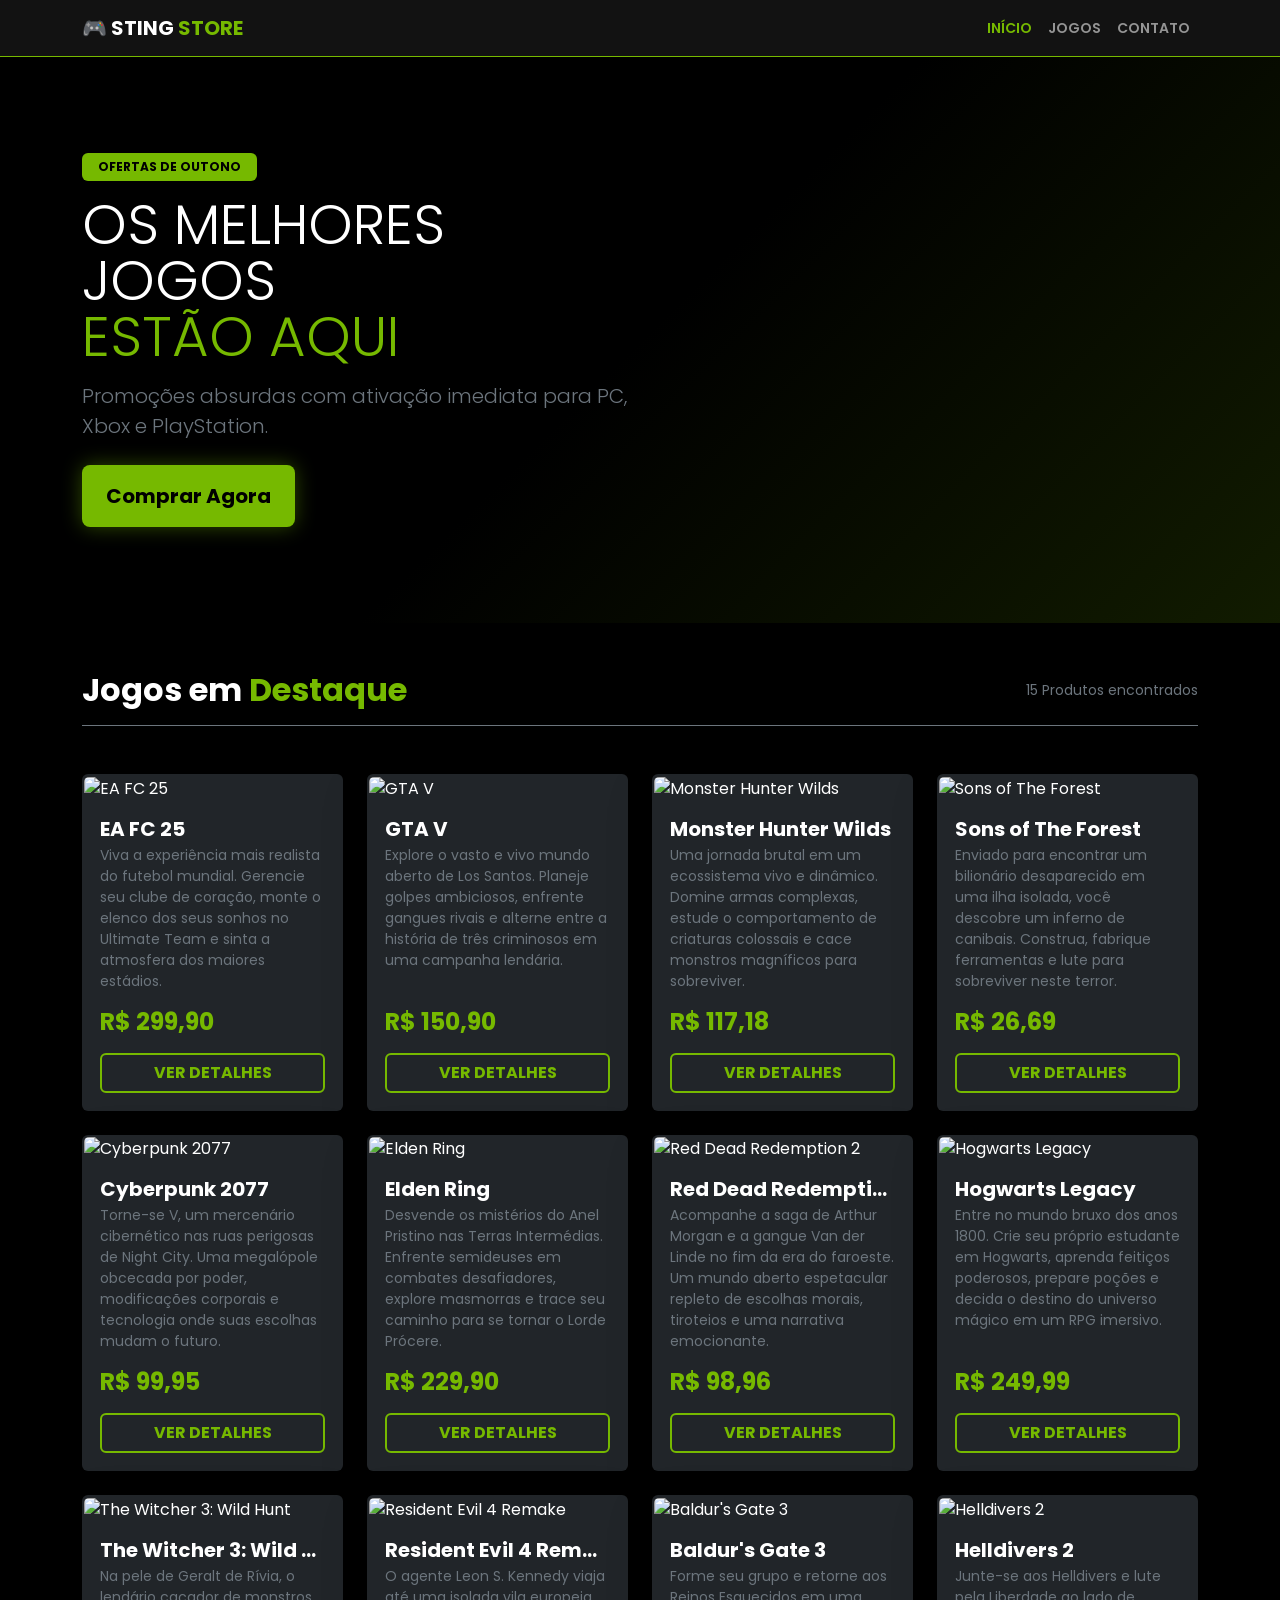
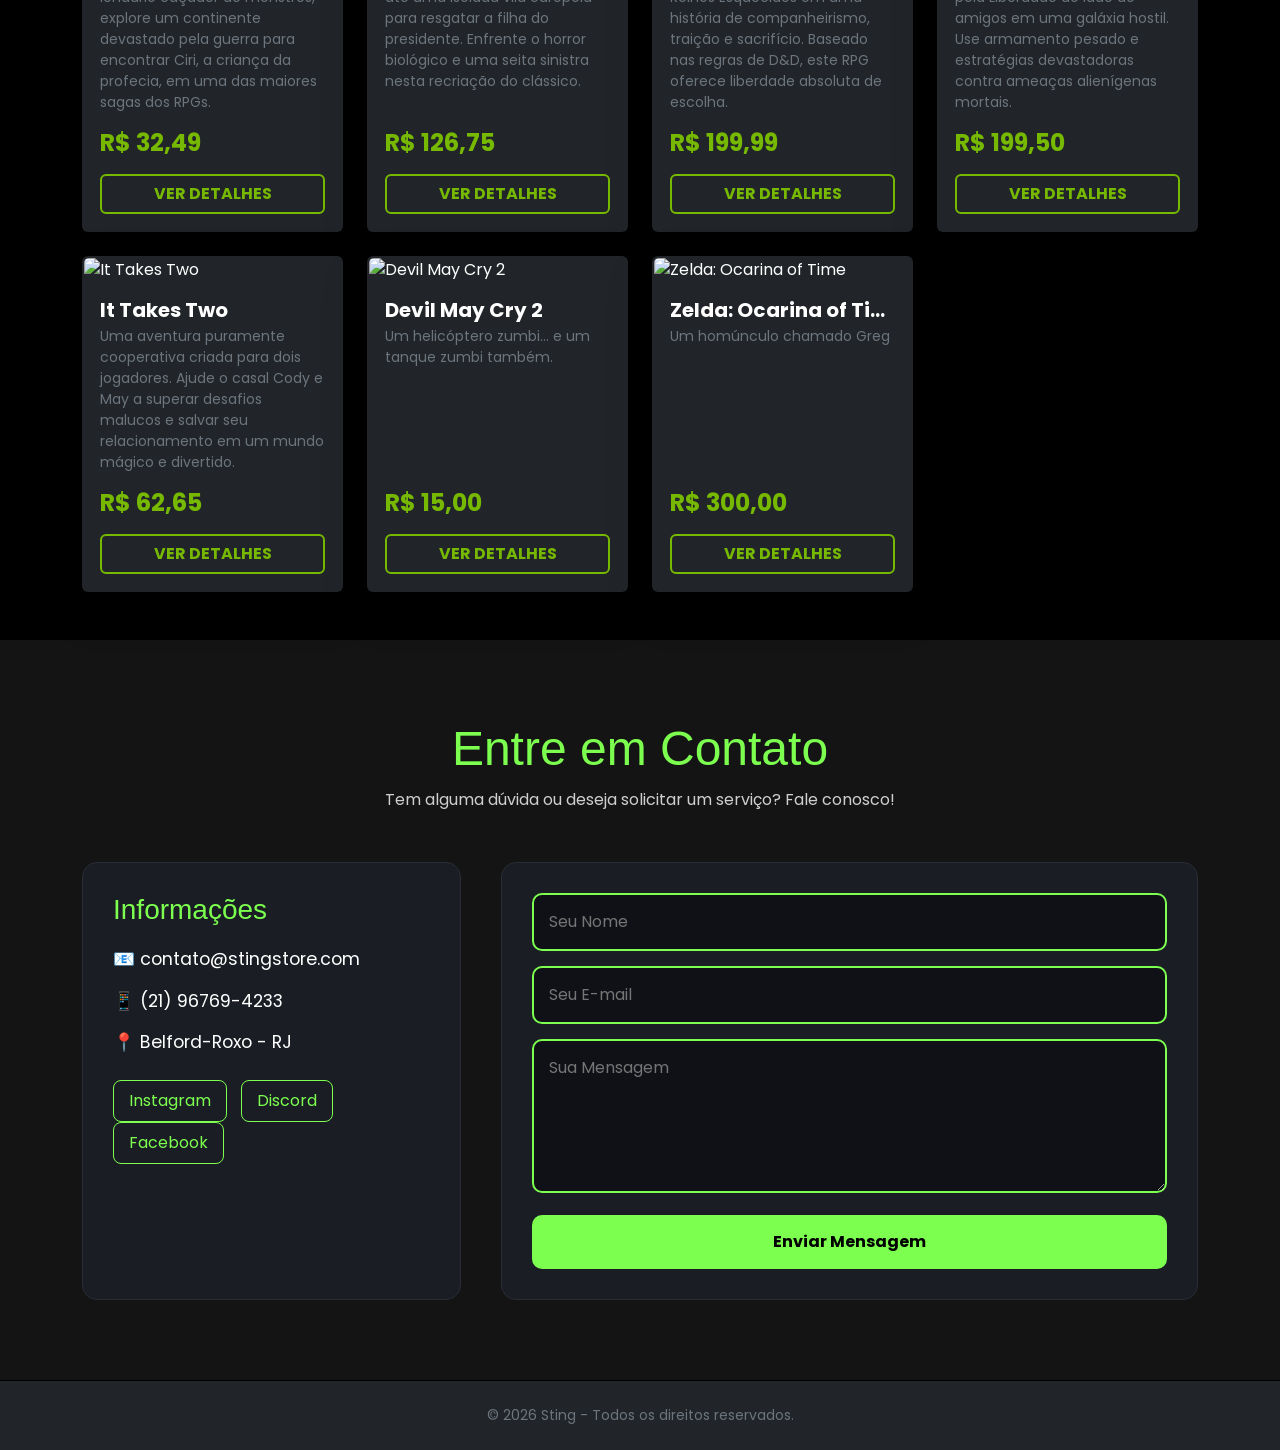
==== commit 7abbada4: "Atualização final Foram adicionadas funções ao JavaScript para a criação dos cards dos jogos na loja" ====
--- a/index.html
+++ b/index.html
@@ -104,372 +104,10 @@
 <section id="jogos" class="container py-5">
     <div class="d-flex justify-content-between align-items-center mb-5 border-bottom border-secondary pb-3">
         <h2 class="fw-bold m-0 text-white">Jogos em <span style="color: #76b900;">Destaque</span></h2>
-        <span class="text-secondary small d-none d-sm-inline">16 Produtos encontrados</span>
+        <span id="total-jogos" class="text-secondary small d-none d-sm-inline">0 Produtos encontrados</span>
     </div>
 
-    <div class="row g-4">
-
-        <div class="col-12 col-sm-6 col-md-4 col-lg-3 btn-pointer">
-            <div class="card card-hover h-100 bg-dark text-white shadow-lg">
-                <div class="position-relative">
-                    <img src="https://imgs.search.brave.com/v1mklaQneaknvuL8ri-g4F5kNZe1Qe1KPwHD6sUxN68/rs:fit:860:0:0:0/g:ce/aHR0cHM6Ly9kcm9w/LWFzc2V0cy5lYS5j/b20vaW1hZ2VzLzVC/UmlUM2thUGI5TzJU/dDFrbEswbDEvNjZi/NTAzOWFjMTQ0MDlm/MTRiMTA0ZDkzZmYy/MjZhMmQvRUFfRkMy/NV9TdGFuZGFyZF9L/ZXlBcnRfMS0xXzEy/MDB4MTIwMC5qcGc" class="card-img-top" alt="EA FC 25">
-                    <span class="badge position-absolute top-0 end-0 m-2 text-black fw-bold" style="background-color: #76b900;">-15%</span>
-                </div>
-                <div class="card-body d-flex flex-column justify-content-between">
-                    <div class="mb-3">
-                        <h5 class="card-title fw-bold text-truncate mb-1">EA FC 25</h5>
-                        <p class="card-text text-secondary small">A experiência mais realista do futebol mundial.</p>
-                    </div>
-                    <div>
-                        <div class="d-flex align-items-baseline gap-2 mb-3">
-                            <span class="text-secondary text-decoration-line-through small">R$ 349,90</span>
-                            <h4 class="fw-bold m-0" style="color: #76b900;">R$ 299,90</h4>
-                        </div>
-                        <a href="https://store.steampowered.com/app/2669320/EA_SPORTS_FC_25/" target="_blank" class="btn w-100 fw-bold text-uppercase border-2 btn-outline-hover-neon buy-btn" style="border-color: #76b900; color: #76b900; background: transparent;">
-                            Comprar
-                        </a>
-                    </div>
-                </div>
-            </div>
-        </div>
-
-        <div class="col-12 col-sm-6 col-md-4 col-lg-3 btn-pointer">
-            <div class="card card-hover h-100 bg-dark text-white shadow-lg">
-                <div class="position-relative">
-                    <img src="https://shared.akamai.steamstatic.com/store_item_assets/steam/apps/271590/header.jpg?t=1765387725" class="card-img-top" alt="GTA V">
-                    <span class="badge position-absolute top-0 end-0 m-2 text-black fw-bold" style="background-color: #76b900;">-50%</span>
-                </div>
-                <div class="card-body d-flex flex-column justify-content-between">
-                    <div class="mb-3">
-                        <h5 class="card-title fw-bold text-truncate mb-1">GTA V</h5>
-                        <p class="card-text text-secondary small">A experiência mais realista do mundo do crime.</p>
-                    </div>
-                    <div>
-                        <div class="d-flex align-items-baseline gap-2 mb-3">
-                            <span class="text-secondary text-decoration-line-through small">R$ 299,90</span>
-                            <h4 class="fw-bold m-0" style="color: #76b900;">R$ 150,90</h4>
-                        </div>
-                        <a target="_blank" href="https://store.steampowered.com/app/271590/Grand_Theft_Auto_V/" class="btn w-100 fw-bold text-uppercase border-2 btn-outline-hover-neon buy-btn" style="border-color: #76b900; color: #76b900; background: transparent;">
-                            Comprar
-                        </a>
-                    </div>
-                </div>
-            </div>
-        </div>
-
-        <div class="col-12 col-sm-6 col-md-4 col-lg-3 btn-pointer">
-            <div class="card card-hover h-100 bg-dark text-white shadow-lg">
-                <img src="https://shared.akamai.steamstatic.com/store_item_assets/steam/apps/2246340/header.jpg?t=1780446081" class="card-img-top" alt="Monster Hunter Wilds">
-                <div class="card-body d-flex flex-column justify-content-between">
-                    <div class="mb-3">
-                        <h5 class="card-title fw-bold text-truncate mb-1">Monster Hunter Wilds</h5>
-                        <p class="card-text text-secondary small">Essa é uma história de monstros e humanos.</p>
-                    </div>
-                    <div>
-                        <div class="d-flex align-items-baseline gap-2 mb-3">
-                            <span class="text-secondary text-decoration-line-through small">R$ 279,00</span>
-                            <h4 class="fw-bold mb-3" style="color: #76b900;">R$ 117,18</h4>
-                        </div>
-                        <a target="_blank" href="https://store.steampowered.com/app/2246340/Monster_Hunter_Wilds/" class="btn w-100 fw-bold text-uppercase border-2 btn-outline-hover-neon buy-btn" style="border-color: #76b900; color: #76b900; background: transparent;">
-                            Comprar
-                        </a>
-                    </div>
-                </div>
-            </div>
-        </div>
-
-        <div class="col-12 col-sm-6 col-md-4 col-lg-3 btn-pointer">
-            <div class="card card-hover h-100 bg-dark text-white shadow-lg">
-                <img src="https://imgs.search.brave.com/QKre8BOCtN3OJksqX7gCvXu70aKx86rbHAzrKX-9Xvc/rs:fit:860:0:0:0/g:ce/aHR0cHM6Ly9zdGF0/aWMwLmdhbWVyYW50/aW1hZ2VzLmNvbS93/b3JkcHJlc3Mvd3At/Y29udGVudC91cGxv/YWRzLzIwMjQvMTIv/bWl4Y29sbGFnZS0w/NS1kZWMtMjAyNC0w/Ny0xNi1wbS05MzMw/LmpwZz9xPTUwJmZp/dD1jcm9wJnc9NDgw/Jmg9NjAwJmRwcj0x/LjU" class="card-img-top" alt="Sons of The Forest">
-                <div class="card-body d-flex flex-column justify-content-between">
-                    <div class="mb-3">
-                        <h5 class="card-title fw-bold text-truncate mb-1">Sons of The Forest</h5>
-                        <p class="card-text text-secondary small">Sobreviva aos horrores de uma ilha isolada.</p>
-                    </div>
-                    <div>
-                        <div class="d-flex align-items-baseline gap-2 mb-3">
-                            <span class="text-secondary text-decoration-line-through small">R$ 88,99</span>
-                            <h4 class="fw-bold m-0" style="color: #76b900;">R$ 26,69</h4>
-                        </div>
-                        <a target="_blank" href="https://store.steampowered.com/agecheck/app/1326470/" class="btn w-100 fw-bold text-uppercase border-2 btn-outline-hover-neon buy-btn" style="border-color: #76b900; color: #76b900; background: transparent;">
-                            Comprar
-                        </a>
-                    </div>
-                </div>
-            </div>
-        </div>
-
-        <div class="col-12 col-sm-6 col-md-4 col-lg-3 btn-pointer">
-            <div class="card card-hover h-100 bg-dark text-white shadow-lg">
-                <div class="position-relative">
-                    <img src="https://shared.akamai.steamstatic.com/store_item_assets/steam/apps/1091500/e9047d8ec47ae3d94bb8b464fb0fc9e9972b4ac7/header.jpg?t=1769690377" class="card-img-top" alt="Cyberpunk 2077">
-                    <span class="badge position-absolute top-0 end-0 m-2 text-black fw-bold" style="background-color: #76b900;">-50%</span>
-                </div>
-                <div class="card-body d-flex flex-column justify-content-between">
-                    <div class="mb-3">
-                        <h5 class="card-title fw-bold text-truncate mb-1">Cyberpunk 2077</h5>
-                        <p class="card-text text-secondary small">Explore a megalópole futurista de Night City.</p>
-                    </div>
-                    <div>
-                        <div class="d-flex align-items-baseline gap-2 mb-3">
-                            <span class="text-secondary text-decoration-line-through small">R$ 199,90</span>
-                            <h4 class="fw-bold m-0" style="color: #76b900;">R$ 99,95</h4>
-                        </div>
-                        <a target="_blank" class="btn w-100 fw-bold text-uppercase border-2 btn-outline-hover-neon buy-btn" style="border-color: #76b900; color: #76b900; background: transparent;" href="https://store.steampowered.com/app/1091500/Cyberpunk_2077/">
-                            Comprar
-                        </a>
-                    </div>
-                </div>
-            </div>
-        </div>
-
-        <div class="col-12 col-sm-6 col-md-4 col-lg-3 btn-pointer">
-            <div class="card card-hover h-100 bg-dark text-white shadow-lg">
-                <img src="https://shared.akamai.steamstatic.com/store_item_assets/steam/apps/1245620/header.jpg?t=1767883716" class="card-img-top" alt="Elden Ring">
-                <div class="card-body d-flex flex-column justify-content-between">
-                    <div class="mb-3">
-                        <h5 class="card-title fw-bold text-truncate mb-1">Elden Ring</h5>
-                        <p class="card-text text-secondary small">Suba e seja guiado pela graça nas Terras Intermédias.</p>
-                    </div>
-                    <div>
-                        <div class="d-flex align-items-baseline gap-2 mb-3">
-                            <h4 class="fw-bold m-0" style="color: #76b900;">R$ 229,90</h4>
-                        </div>
-                        <a target="_blank" class="btn w-100 fw-bold text-uppercase border-2 btn-outline-hover-neon buy-btn" style="border-color: #76b900; color: #76b900; background: transparent;" href="https://store.steampowered.com/app/1245620/ELDEN_RING/">
-                            Comprar
-                        </a>
-                    </div>
-                </div>
-            </div>
-        </div>
-
-        <div class="col-12 col-sm-6 col-md-4 col-lg-3 btn-pointer">
-            <div class="card card-hover h-100 bg-dark text-white shadow-lg">
-                <div class="position-relative">
-                    <img src="https://shared.akamai.steamstatic.com/store_item_assets/steam/apps/1174180/header.jpg?t=1759502961" class="card-img-top" alt="Red Dead Redemption 2">
-                    <span class="badge position-absolute top-0 end-0 m-2 text-black fw-bold" style="background-color: #76b900;">-67%</span>
-                </div>
-                <div class="card-body d-flex flex-column justify-content-between">
-                    <div class="mb-3">
-                        <h5 class="card-title fw-bold text-truncate mb-1">Red Dead Redemption 2</h5>
-                        <p class="card-text text-secondary small">Uma jornada épica pelo fim da era do faroeste.</p>
-                    </div>
-                    <div>
-                        <div class="d-flex align-items-baseline gap-2 mb-3">
-                            <span class="text-secondary text-decoration-line-through small">R$ 299,90</span>
-                            <h4 class="fw-bold m-0" style="color: #76b900;">R$ 98,96</h4>
-                        </div>
-                        <a target="_blank" class="btn w-100 fw-bold text-uppercase border-2 btn-outline-hover-neon buy-btn" style="border-color: #76b900; color: #76b900; background: transparent;" href="https://store.steampowered.com/app/1174180/Red_Dead_Redemption_2/">
-                            Comprar
-                        </a>
-                    </div>
-                </div>
-            </div>
-        </div>
-
-        <div class="col-12 col-sm-6 col-md-4 col-lg-3 btn-pointer">
-            <div class="card card-hover h-100 bg-dark text-white shadow-lg">
-                <img src="https://shared.akamai.steamstatic.com/store_item_assets/steam/apps/990080/a3cdc6f40d97df8ac993679c2dd1edeb5222421e/header.jpg?t=1778797474" class="card-img-top" alt="Hogwarts Legacy">
-                <div class="card-body d-flex flex-column justify-content-between">
-                    <div class="mb-3">
-                        <h5 class="card-title fw-bold text-truncate mb-1">Hogwarts Legacy</h5>
-                        <p class="card-text text-secondary small">Viva o inesperado no mundo bruxo dos anos 1800.</p>
-                    </div>
-                    <div>
-                        <div class="d-flex align-items-baseline gap-2 mb-3">
-                            <h4 class="fw-bold m-0" style="color: #76b900;">R$ 249,99</h4>
-                        </div>
-                        <a target="_blank" class="btn w-100 fw-bold text-uppercase border-2 btn-outline-hover-neon buy-btn" style="border-color: #76b900; color: #76b900; background: transparent;" href="https://store.steampowered.com/app/990080/Hogwarts_Legacy/">
-                            Comprar
-                        </a>
-                    </div>
-                </div>
-            </div>
-        </div>
-
-        <div class="col-12 col-sm-6 col-md-4 col-lg-3 btn-pointer">
-            <div class="card card-hover h-100 bg-dark text-white shadow-lg">
-                <div class="position-relative">
-                    <img src="https://shared.akamai.steamstatic.com/store_item_assets/steam/apps/292030/ad9240e088f953a84aee814034c50a6a92bf4516/header.jpg?t=1768303991" class="card-img-top" alt="The Witcher 3">
-                    <span class="badge position-absolute top-0 end-0 m-2 text-black fw-bold" style="background-color: #76b900;">-75%</span>
-                </div>
-                <div class="card-body d-flex flex-column justify-content-between">
-                    <div class="mb-3">
-                        <h5 class="card-title fw-bold text-truncate mb-1">The Witcher 3: Wild Hunt</h5>
-                        <p class="card-text text-secondary small">Torne-se Geralt de Rívia, o lendário caçador.</p>
-                    </div>
-                    <div>
-                        <div class="d-flex align-items-baseline gap-2 mb-3">
-                            <span class="text-secondary text-decoration-line-through small">R$ 129,99</span>
-                            <h4 class="fw-bold m-0" style="color: #76b900;">R$ 32,49</h4>
-                        </div>
-                        <a target="_blank" class="btn w-100 fw-bold text-uppercase border-2 btn-outline-hover-neon buy-btn" style="border-color: #76b900; color: #76b900; background: transparent;" href="https://store.steampowered.com/app/292030/The_Witcher_3_Wild_Hunt/">
-                            Comprar
-                        </a>
-                    </div>
-                </div>
-            </div>
-        </div>
-
-        <div class="col-12 col-sm-6 col-md-4 col-lg-3 btn-pointer">
-            <div class="card card-hover h-100 bg-dark text-white shadow-lg">
-                <div class="position-relative">
-                    <img src="https://shared.akamai.steamstatic.com/store_item_assets/steam/apps/2050650/header.jpg?t=1772502922" class="card-img-top" alt="Resident Evil 4">
-                    <span class="badge position-absolute top-0 end-0 m-2 text-black fw-bold" style="background-color: #76b900;">-25%</span>
-                </div>
-                <div class="card-body d-flex flex-column justify-content-between">
-                    <div class="mb-3">
-                        <h5 class="card-title fw-bold text-truncate mb-1">Resident Evil 4 Remake</h5>
-                        <p class="card-text text-secondary small">Enfrente o pesadelo biológico que mudou tudo.</p>
-                    </div>
-                    <div>
-                        <div class="d-flex align-items-baseline gap-2 mb-3">
-                            <span class="text-secondary text-decoration-line-through small">R$ 169,00</span>
-                            <h4 class="fw-bold m-0" style="color: #76b900;">R$ 126,75</h4>
-                        </div>
-                        <a target="_blank" class="btn w-100 fw-bold text-uppercase border-2 btn-outline-hover-neon buy-btn" style="border-color: #76b900; color: #76b900; background: transparent;" href="https://store.steampowered.com/app/2050650/Resident_Evil_4/">
-                            Comprar
-                        </a>
-                    </div>
-                </div>
-            </div>
-        </div>
-
-        <div class="col-12 col-sm-6 col-md-4 col-lg-3 btn-pointer">
-            <div class="card card-hover h-100 bg-dark text-white shadow-lg">
-                <img src="https://shared.akamai.steamstatic.com/store_item_assets/steam/apps/1086940/48a2fcbda8565bb45025e98fd8ebde8a7203f6a0/header.jpg?t=1777363040" class="card-img-top" alt="Baldur's Gate 3">
-                <div class="card-body d-flex flex-column justify-content-between">
-                    <div class="mb-3">
-                        <h5 class="card-title fw-bold text-truncate mb-1">Baldur's Gate 3</h5>
-                        <p class="card-text text-secondary small">Reúna seu grupo e retorne aos Reinos Esquecidos.</p>
-                    </div>
-                    <div>
-                        <div class="d-flex align-items-baseline gap-2 mb-3">
-                            <h4 class="fw-bold m-0" style="color: #76b900;">R$ 199,99</h4>
-                        </div>
-                        <a target="_blank" class="btn w-100 fw-bold text-uppercase border-2 btn-outline-hover-neon buy-btn" style="border-color: #76b900; color: #76b900; background: transparent;" href="https://store.steampowered.com/app/1086940/Baldurs_Gate_3/">
-                            Comprar
-                        </a>
-                    </div>
-                </div>
-            </div>
-        </div>
-
-        <div class="col-12 col-sm-6 col-md-4 col-lg-3 btn-pointer">
-            <div class="card card-hover h-100 bg-dark text-white shadow-lg">
-                <img src="https://shared.akamai.steamstatic.com/store_item_assets/steam/apps/553850/9643916b0262f1e6d5d002098569e970346f6fc4/header_brazilian.jpg?t=1779899567" class="card-img-top" alt="Helldivers 2">
-                <div class="card-body d-flex flex-column justify-content-between">
-                    <div class="mb-3">
-                        <h5 class="card-title fw-bold text-truncate mb-1">Helldivers 2</h5>
-                        <p class="card-text text-secondary small">Lute pela Liberdade em uma galáxia hostil.</p>
-                    </div>
-                    <div>
-                        <div class="d-flex align-items-baseline gap-2 mb-3">
-                            <h4 class="fw-bold m-0" style="color: #76b900;">R$ 199,50</h4>
-                        </div>
-                        <a target="_blank" class="btn w-100 fw-bold text-uppercase border-2 btn-outline-hover-neon buy-btn" style="border-color: #76b900; color: #76b900; background: transparent;" href="https://store.steampowered.com/app/553850/HELLDIVERS_2/">
-                            Comprar
-                        </a>
-                    </div>
-                </div>
-            </div>
-        </div>
-
-        <div class="col-12 col-sm-6 col-md-4 col-lg-3 btn-pointer">
-            <div class="card card-hover h-100 bg-dark text-white shadow-lg">
-                <div class="position-relative">
-                    <img src="https://shared.akamai.steamstatic.com/store_item_assets/steam/apps/1426210/header_brazilian.jpg?t=1777395376" class="card-img-top" alt="It Takes Two">
-                    <span class="badge position-absolute top-0 end-0 m-2 text-black fw-bold" style="background-color: #76b900;">-65%</span>
-                </div>
-                <div class="card-body d-flex flex-column justify-content-between">
-                    <div class="mb-3">
-                        <h5 class="card-title fw-bold text-truncate mb-1">It Takes Two</h5>
-                        <p class="card-text text-secondary small">Embarque na jornada cooperativa mais maluca da vida.</p>
-                    </div>
-                    <div>
-                        <div class="d-flex align-items-baseline gap-2 mb-3">
-                            <span class="text-secondary text-decoration-line-through small">R$ 179,00</span>
-                            <h4 class="fw-bold m-0" style="color: #76b900;">R$ 62,65</h4>
-                        </div>
-                        <a target="_blank" class="btn w-100 fw-bold text-uppercase border-2 btn-outline-hover-neon buy-btn" style="border-color: #76b900; color: #76b900; background: transparent;" href="https://store.steampowered.com/app/1426210/It_Takes_Two/">
-                            Comprar
-                        </a>
-                    </div>
-                </div>
-            </div>
-        </div>
-
-        <div class="col-12 col-sm-6 col-md-4 col-lg-3 btn-pointer">
-            <div class="card card-hover h-100 bg-dark text-white shadow-lg">
-                <div class="position-relative">
-                    <img src="https://shared.akamai.steamstatic.com/store_item_assets/steam/apps/814380/header.jpg?t=1762888662" class="card-img-top" alt="Sekiro">
-                    <span class="badge position-absolute top-0 end-0 m-2 text-black fw-bold" style="background-color: #76b900;">-50%</span>
-                </div>
-                <div class="card-body d-flex flex-column justify-content-between">
-                    <div class="mb-3">
-                        <h5 class="card-title fw-bold text-truncate mb-1">Sekiro: Shadows Die Twice</h5>
-                        <p class="card-text text-secondary small">Trace seu próprio caminho de vingança com honra.</p>
-                    </div>
-                    <div>
-                        <div class="d-flex align-items-baseline gap-2 mb-3">
-                            <span class="text-secondary text-decoration-line-through small">R$ 274,00</span>
-                            <h4 class="fw-bold m-0" style="color: #76b900;">R$ 137,00</h4>
-                        </div>
-                        <a target="_blank" class="btn w-100 fw-bold text-uppercase border-2 btn-outline-hover-neon buy-btn" style="border-color: #76b900; color: #76b900; background: transparent;" href="https://store.steampowered.com/app/814380/Sekiro_Shadows_Die_Twice__GOTY_Edition/">
-                            Comprar
-                        </a>
-                    </div>
-                </div>
-            </div>
-        </div>
-
-        <div class="col-12 col-sm-6 col-md-4 col-lg-3 btn-pointer">
-            <div class="card card-hover h-100 bg-dark text-white shadow-lg">
-                <div class="position-relative">
-                    <img src="https://encrypted-tbn0.gstatic.com/images?q=tbn:ANd9GcTv2IOgq8bltLP6zjKKeQoNFGV96Z369TfDbw&s" class="card-img-top" alt="Sekiro">
-                </div>
-                <div class="card-body d-flex flex-column justify-content-between">
-                    <div class="mb-3">
-                        <h5 class="card-title fw-bold text-truncate mb-1">Zelda: Ocarina of Time Remake</h5>
-                        <p class="card-text text-secondary small">Um homúnculo chamado Greg.</p>
-                    </div>
-                    <div>
-                        <div class="d-flex align-items-baseline gap-2 mb-3">
-                            <h4 class="fw-bold m-0" style="color: #76b900;">R$ 300,00</h4>
-                        </div>
-                        <a target="_blank" class="btn w-100 fw-bold text-uppercase border-2 btn-outline-hover-neon buy-btn" style="border-color: #76b900; color: #76b900; background: transparent;" href="https://www.nintendo.com/pt-br/store/products/the-legend-of-zelda-ocarina-of-time-switch-2/">
-                            Comprar
-                        </a>
-                    </div>
-                </div>
-            </div>
-        </div>
-
-        <div class="col-12 col-sm-6 col-md-4 col-lg-3 btn-pointer">
-            <div class="card card-hover h-100 bg-dark text-white shadow-lg">
-                <div class="position-relative">
-                    <img src="https://encrypted-tbn0.gstatic.com/images?q=tbn:ANd9GcS2uPDQ8eOI50NIeibE05Wr5oI6qpTmPrs0Lw&s" class="card-img-top" alt="Sekiro">
-                    <span class="badge position-absolute top-0 end-0 m-2 text-black fw-bold" style="background-color: #76b900;">-87%</span>
-                </div>
-                <div class="card-body d-flex flex-column justify-content-between">
-                    <div class="mb-3">
-                        <h5 class="card-title fw-bold text-truncate mb-1">Devil May Cry 2</h5>
-                        <p class="card-text text-secondary small">Um helicóptero zumbi.</p>
-                    </div>
-                    <div>
-                        <div class="d-flex align-items-baseline gap-2 mb-3">
-                            <span class="text-secondary text-decoration-line-through small">R$ 15,00</span>
-                            <h4 class="fw-bold m-0" style="color: #76b900;">R$ 2,00</h4>
-                        </div>
-                        <a target="_blank" class="btn w-100 fw-bold text-uppercase border-2 btn-outline-hover-neon buy-btn" style="border-color: #76b900; color: #76b900; background: transparent;" href="https://store.steampowered.com/app/631510/Devil_May_Cry_HD_Collection/">
-                            Comprar
-                        </a>
-                    </div>
-                </div>
-            </div>
-        </div>
-        
-    </div>
+    <div id="lista-jogos" class="row g-4"></div>
 </section>
 
 <section id="contato" class="contato">
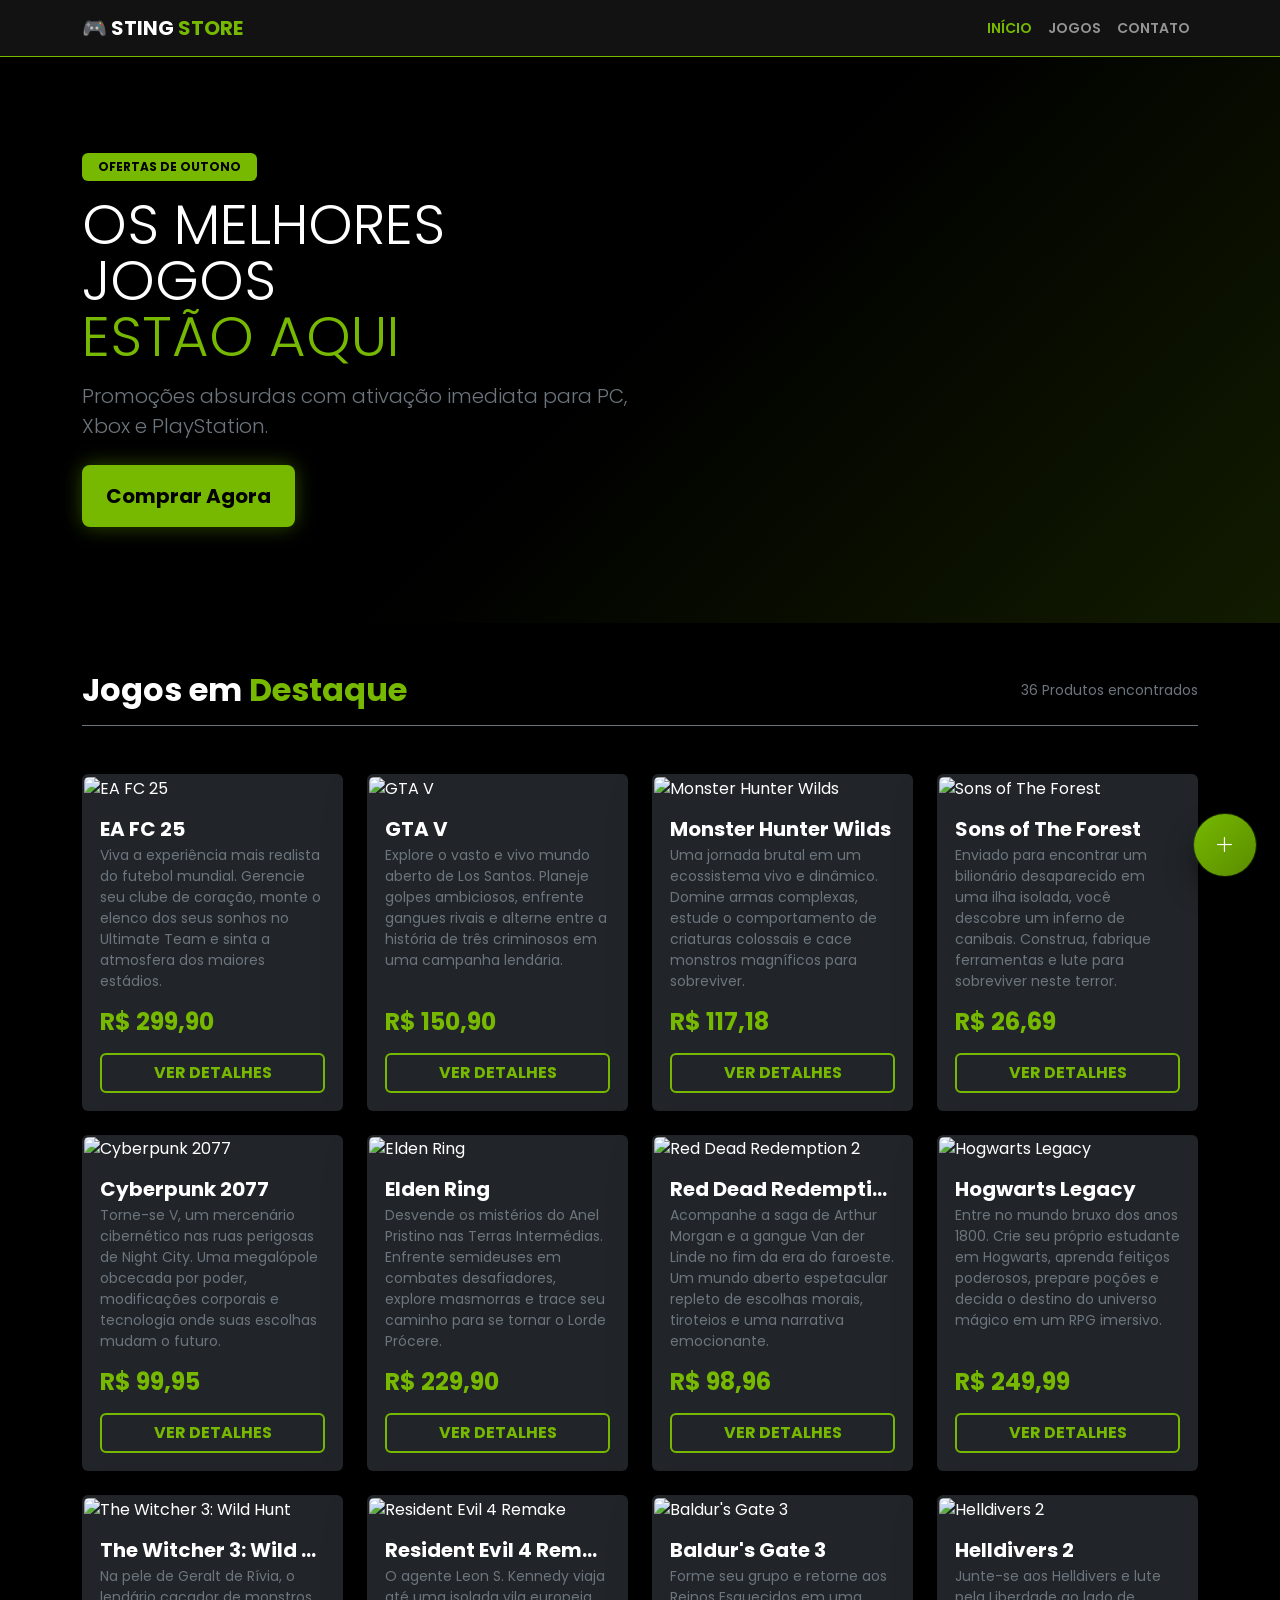
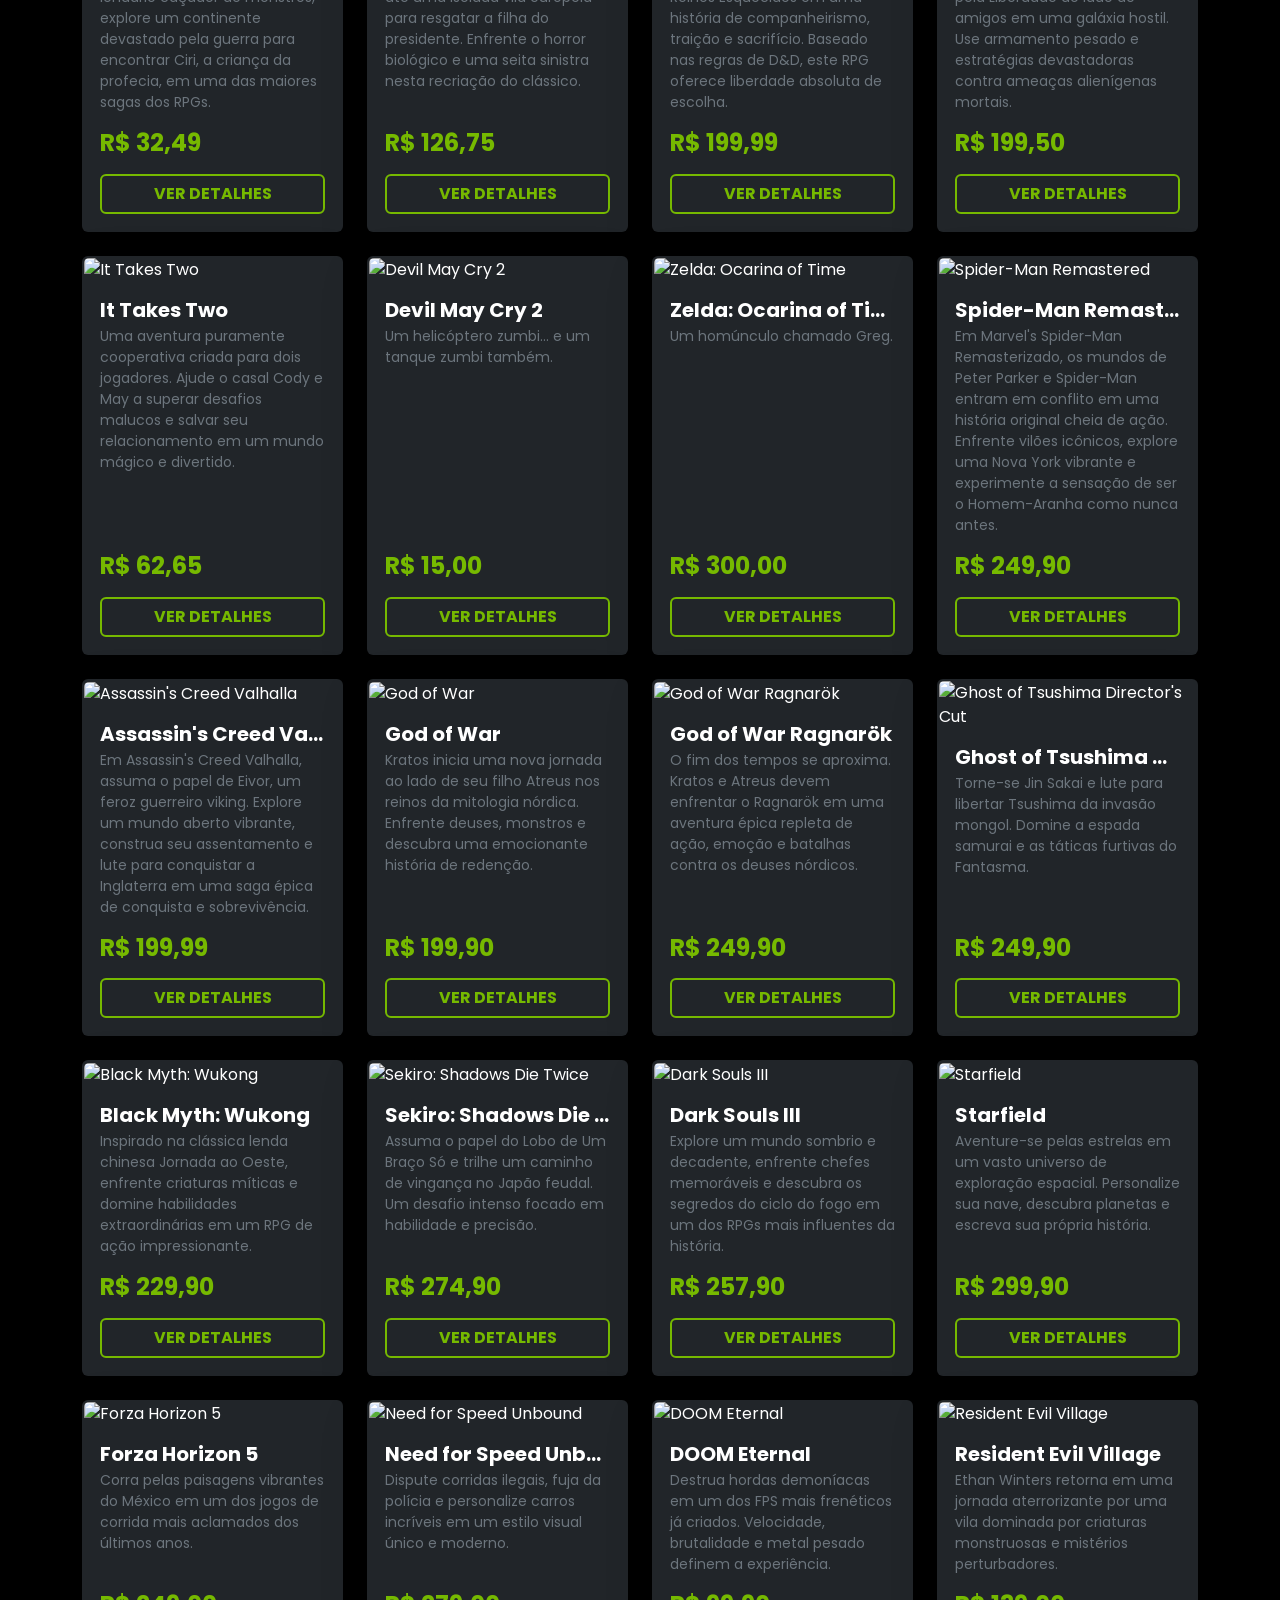
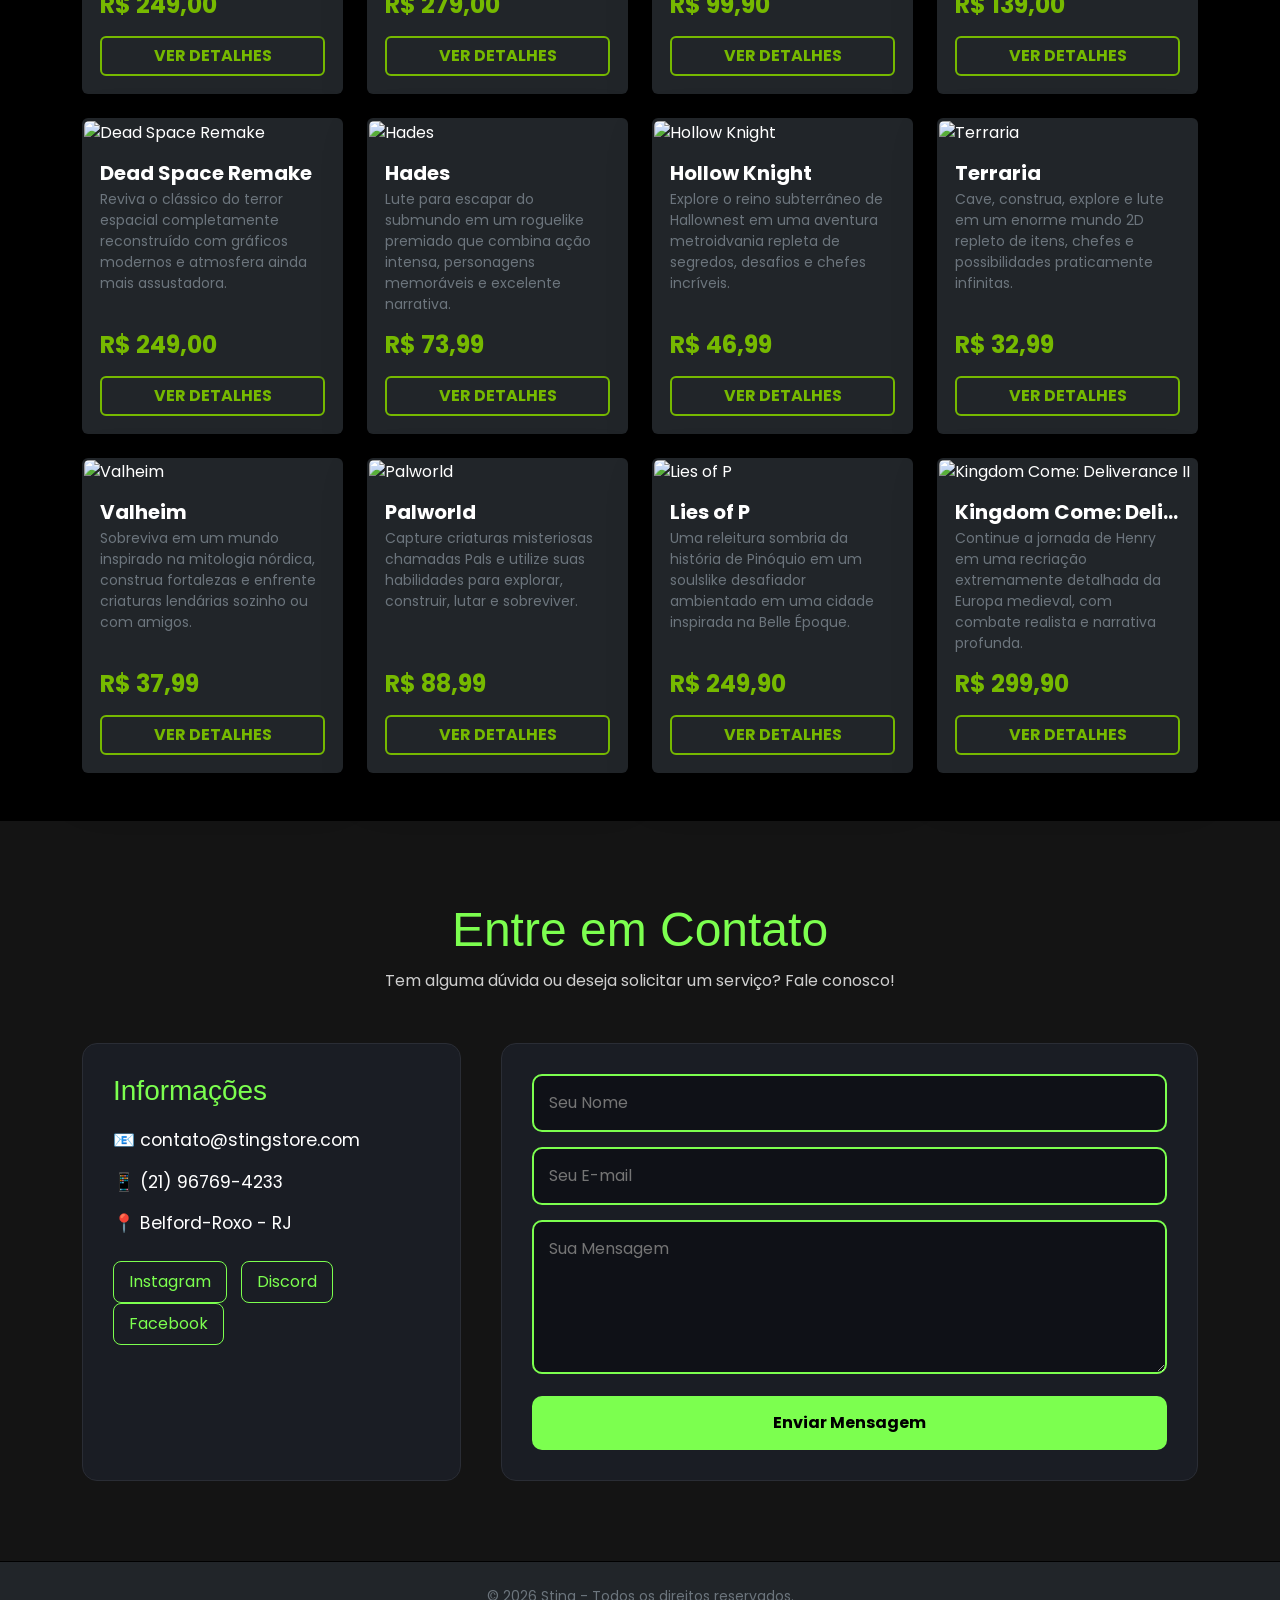
==== commit acab4d7a: "Atualização Final Seção de contato está completamente funcional. Foi adicionado um botão flutuante c" ====
--- a/index.html
+++ b/index.html
@@ -6,6 +6,7 @@
     <title>Sting</title>
 
     <link href="https://cdn.jsdelivr.net/npm/bootstrap@5.3.3/dist/css/bootstrap.min.css" rel="stylesheet">
+    <link rel="stylesheet" href="https://cdn.jsdelivr.net/npm/bootstrap-icons@1.11.3/font/bootstrap-icons.min.css">
     <link rel="stylesheet" href="style.css">
     
     <link rel="preconnect" href="https://fonts.googleapis.com">
@@ -118,7 +119,7 @@
         </p>
 
         <div class="contato-container">
-            <!-- Informações -->
+            <!-- Informaçõess -->
             <div class="info-contato">
                 <h3>Informações</h3>
 
@@ -134,10 +135,10 @@
             </div>
 
             <!-- Formulário -->
-            <form class="formulario">
-                <input type="text" placeholder="Seu Nome" required>
-                <input type="email" placeholder="Seu E-mail" required>
-                <textarea rows="5" placeholder="Sua Mensagem" required></textarea>
+            <form action="https://formsubmit.co/aleixoisaque12@gmail.com" class="formulario" method="POST">
+                <input type="text" name="nome" placeholder="Seu Nome" required>
+                <input type="email" name="email" placeholder="Seu E-mail" required>
+                <textarea rows="5" name="mensagem" placeholder="Sua Mensagem" required></textarea>
 
                 <button type="submit">Enviar Mensagem</button>
             </form>
@@ -145,12 +146,44 @@
     </div>
 </section>
 
+<div id="nvidia-card-container" class="nvidia-card-container">
+        <div class="nvidia-card">
+            <h1>Adicionar Jogo</h1>
+            <form id="add-game-form">
+                <div class="nvidia-field">
+                    <label for="nome">Nome do Jogo</label>
+                    <input type="text" id="nvidia-card-nome" name="nome" required>
+                </div>
+                <div class="nvidia-field">
+                    <label for="descricao">Descrição</label>
+                    <textarea id="nvidia-card-descricao" name="descricao" rows="4" required></textarea>
+                </div>
+                <div class="nvidia-field">
+                    <label for="preco">Preço</label>
+                    <input type="number" id="nvidia-card-preco" name="preco" step="0.01" required>
+                </div>
+                <div class="nvidia-field">
+                    <label for="urlImagem">URL da Imagem</label>
+                    <input type="url" id="nvidia-card-urlImagem" name="urlImagem" required>
+                </div>
+                <div class="nvidia-field">
+                    <label for="urlSteam">URL da Steam</label>
+                    <input type="url" id="nvidia-card-urlSteam" name="urlSteam" required>
+                </div>
+                <button type="submit">Adicionar Jogo</button>
+            </form>
+        </div>
+    </div>
+
 <footer class="bg-dark text-center text-secondary p-4 border-top border-black small">
     © 2026 Sting - Todos os direitos reservados.
 </footer>
 
+<button id="fly-btn" class="nvidia-fab" aria-label="Ação DEV"><i class="bi bi-plus-lg"></i></button>
+
 <script src="https://cdn.jsdelivr.net/npm/bootstrap@5.3.3/dist/js/bootstrap.bundle.min.js"></script>
 <script src="javascript/app.js"></script>
+<script src="javascript/addGame.js"></script>
 
 </body>
 </html>
--- a/style.css
+++ b/style.css
@@ -139,9 +139,201 @@
     box-shadow: 0 0 20px rgba(124,255,79,0.8);
 }
 
+.nvidia-fab {
+    position: fixed;
+    right: 24px;
+    bottom: 24px;
+    z-index: 1050;
+    display: inline-flex;
+    align-items: center;
+    justify-content: center;
+    min-width: 62px;
+    min-height: 62px;
+    padding: 0 18px;
+    border: none;
+    border-radius: 999px;
+    background: linear-gradient(135deg, #76b900 0%, #5a8c00 100%);
+    color: #ffffff;
+    font-weight: bold;
+    font-size: 1.25rem;
+    letter-spacing: 0.1em;
+    text-transform: uppercase;
+    box-shadow: 0 16px 30px rgba(0, 0, 0, 0.45), 0 0 0 1px rgba(118, 185, 0, 0.25);
+    cursor: pointer;
+    transition: transform 0.2s ease, box-shadow 0.2s ease, filter 0.2s ease;
+}
+
+.nvidia-fab:hover {
+    transform: translateY(-2px);
+    box-shadow: 0 22px 34px rgba(0, 0, 0, 0.55), 0 0 0 1px rgba(118, 185, 0, 0.4);
+    filter: brightness(1.05);
+}
+
+.nvidia-card-container {
+    position: fixed;
+    inset: 0;
+    display: none;
+    align-items: center;
+    justify-content: center;
+    padding: 20px;
+    background-image: radial-gradient(circle at top left, rgb(0, 0, 0), transparent), radial-gradient(circle at bottom right, rgb(0, 0, 0), transparent);
+}
+
+.nvidia-card-container.visible {
+    display: flex;
+}
+
+.nvidia-card {
+    display: flex;
+    flex-direction: column;
+    justify-content: center;
+
+    position: relative;
+    width: min(560px, 100%);
+    background: rgba(15, 18, 12, 0.96);
+    border: 1px solid rgba(118, 185, 0, 0.22);
+    border-radius: 28px;
+    box-shadow: 0 28px 70px rgba(0, 0, 0, 0.35);
+    padding: 3rem;
+    color: #f3f7e8;
+    overflow: hidden;
+    animation: nvidiaCardShow 0.4s ease-out forwards;
+}
+
+.nvidia-card::before {
+    content: "";
+    position: absolute;
+    inset: 0;
+    background: linear-gradient(135deg, rgba(118, 185, 0, 0.16), transparent 45%, rgba(118, 185, 0, 0.04));
+    pointer-events: none;
+    border-radius: 28px;
+}
+
+.nvidia-card h1 {
+    margin: 0 0 24px;
+    font-size: 2rem;
+    letter-spacing: -0.02em;
+    color: #d5ff8f;
+    position: relative;
+    z-index: 1;
+}
+
+.nvidia-field {
+    position: relative;
+    z-index: 1;
+    margin-bottom: 18px;
+}
+
+.nvidia-field label {
+    display: block;
+    margin-bottom: 8px;
+    color: #b8d993;
+    font-size: 0.95rem;
+}
+
+.nvidia-card input,
+.nvidia-card textarea {
+    width: 100%;
+    border: 1px solid rgba(118, 185, 0, 0.25);
+    border-radius: 14px;
+    background: rgba(255, 255, 255, 0.05);
+    color: #f7f9e9;
+    padding: 14px 16px;
+    outline: none;
+    transition: border-color 0.2s ease, box-shadow 0.2s ease, background 0.2s ease;
+}
+
+.nvidia-card input,
+.nvidia-card textarea,
+.nvidia-card button {
+    box-sizing: border-box;
+}
+
+.nvidia-card input:focus,
+.nvidia-card textarea:focus {
+    border-color: #76b900;
+    box-shadow: 0 0 0 4px rgba(118, 185, 0, 0.14);
+    background: rgba(255, 255, 255, 0.08);
+}
+
+.nvidia-card button {
+    width: 100%;
+    padding: 14px;
+    border: none;
+    border-radius: 16px;
+    background: linear-gradient(135deg, #76b900 0%, #5a8c00 100%);
+    color: #071400;
+    font-weight: 800;
+    text-transform: uppercase;
+    letter-spacing: 0.06em;
+    cursor: pointer;
+    transition: all 0.2s ease;
+    position: relative;
+    z-index: 1;
+}
+
+.nvidia-card button:hover {
+    transform: translateY(-1px);
+    box-shadow: 0 18px 28px rgba(0, 0, 0, 0.25);
+    background: linear-gradient(135deg, #88d601 0%, #6ba500 100%);
+}
+
+#add-game-form {
+    width: 100%;
+}
+
+/*ANIMAÇÃO DO CARD DE CRIAÇÃO DE JOGO*/
+@keyframes nvidiaCardShow {
+    0% {
+        opacity: 0;
+        transform: translateY(20px);
+        filter: blur(8px);
+    }
+
+    60% {
+        filter: blur(0);
+    }
+
+    100% {
+        opacity: 1;
+        filter: blur(0);
+    }
+}   
+
 /* RESPONSIVO */
 @media(max-width:768px){
     .contato h2{
         font-size: 2.2rem;
     }
-}
+    .nvidia-card {
+        padding: 28px 22px;
+        width: 100%;
+        max-width: 100%;
+        max-height: calc(100vh - 40px);
+        overflow-y: auto;
+    }
+    .nvidia-field label {
+        font-size: 0.95rem;
+    }
+    .nvidia-card input,
+    .nvidia-card textarea {
+        padding: 12px 14px;
+    }
+    .nvidia-card textarea {
+        min-height: 140px;
+    }
+}
+
+@media(max-width:576px){
+    .nvidia-card-container {
+        padding: 12px;
+    }
+    .nvidia-card {
+        border-radius: 20px;
+        padding: 22px 18px;
+    }
+    .nvidia-card h1 {
+        font-size: 1.75rem;
+    }
+}
+
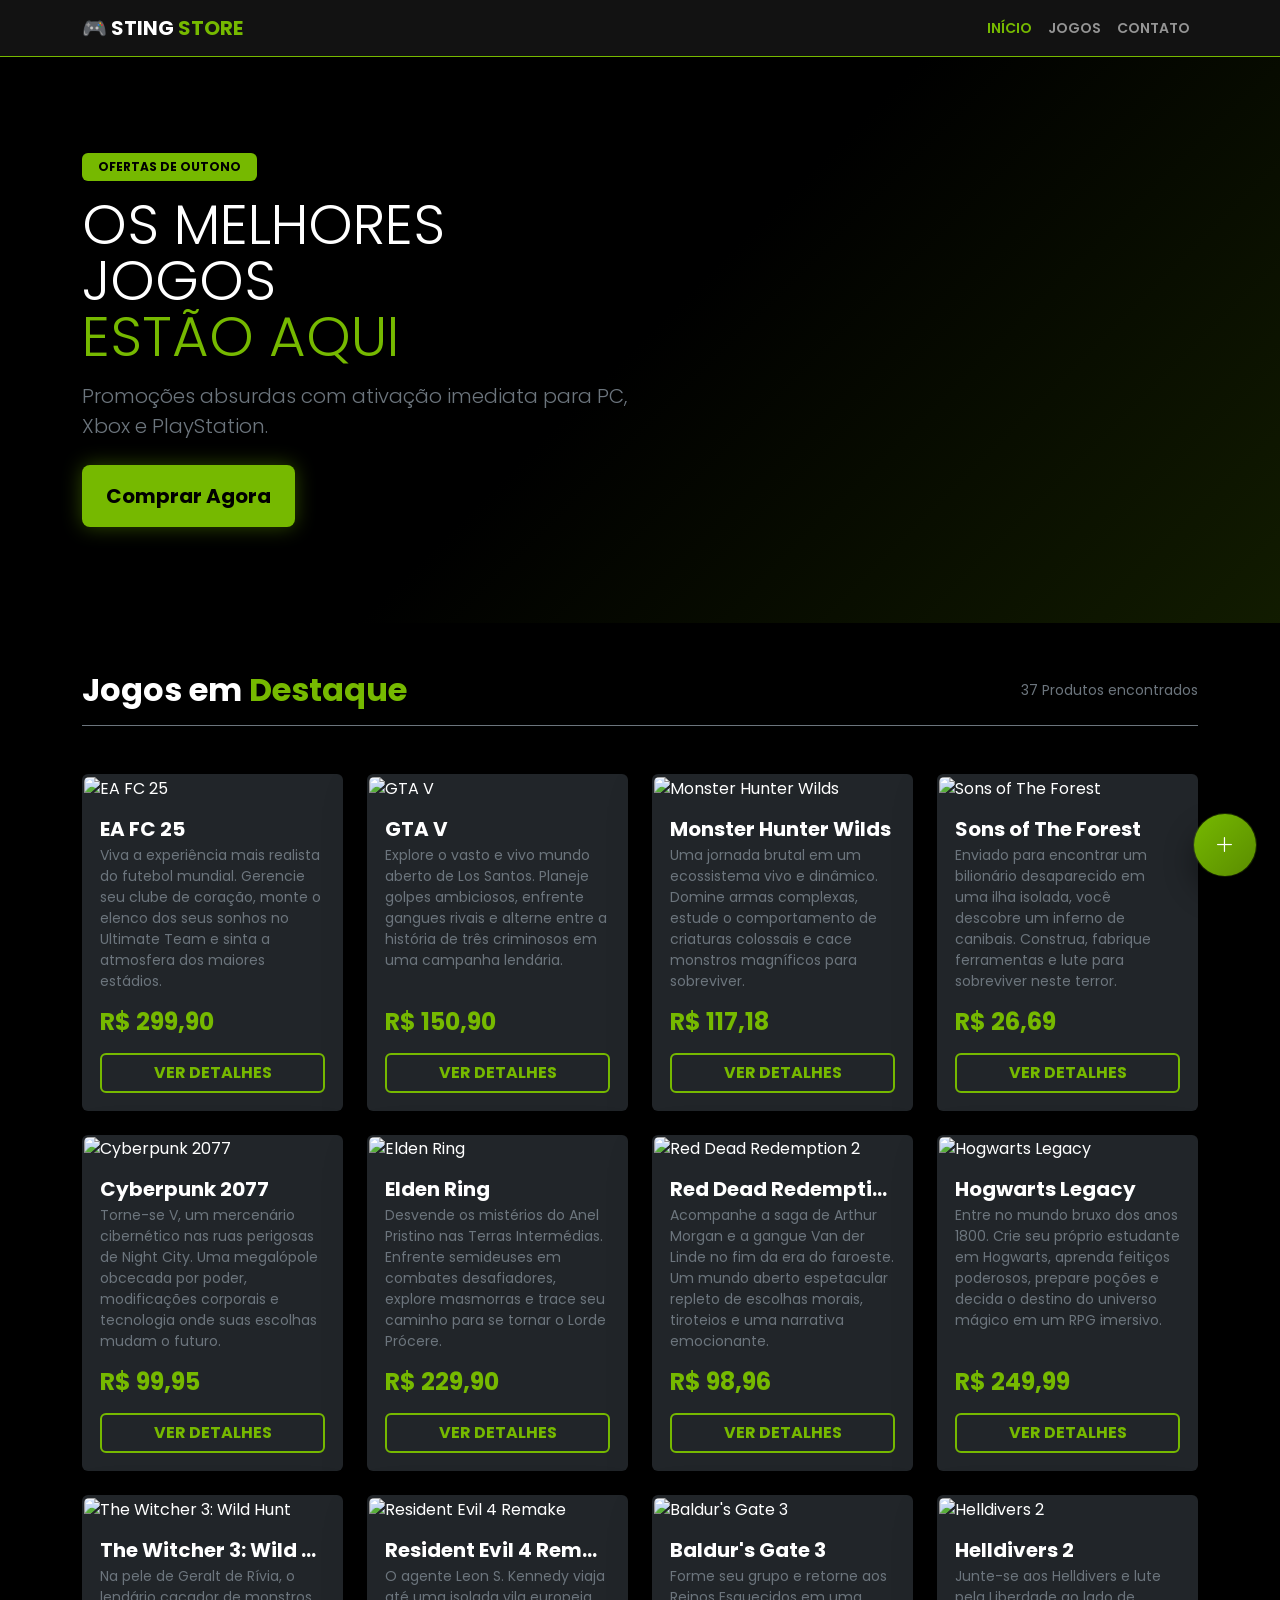
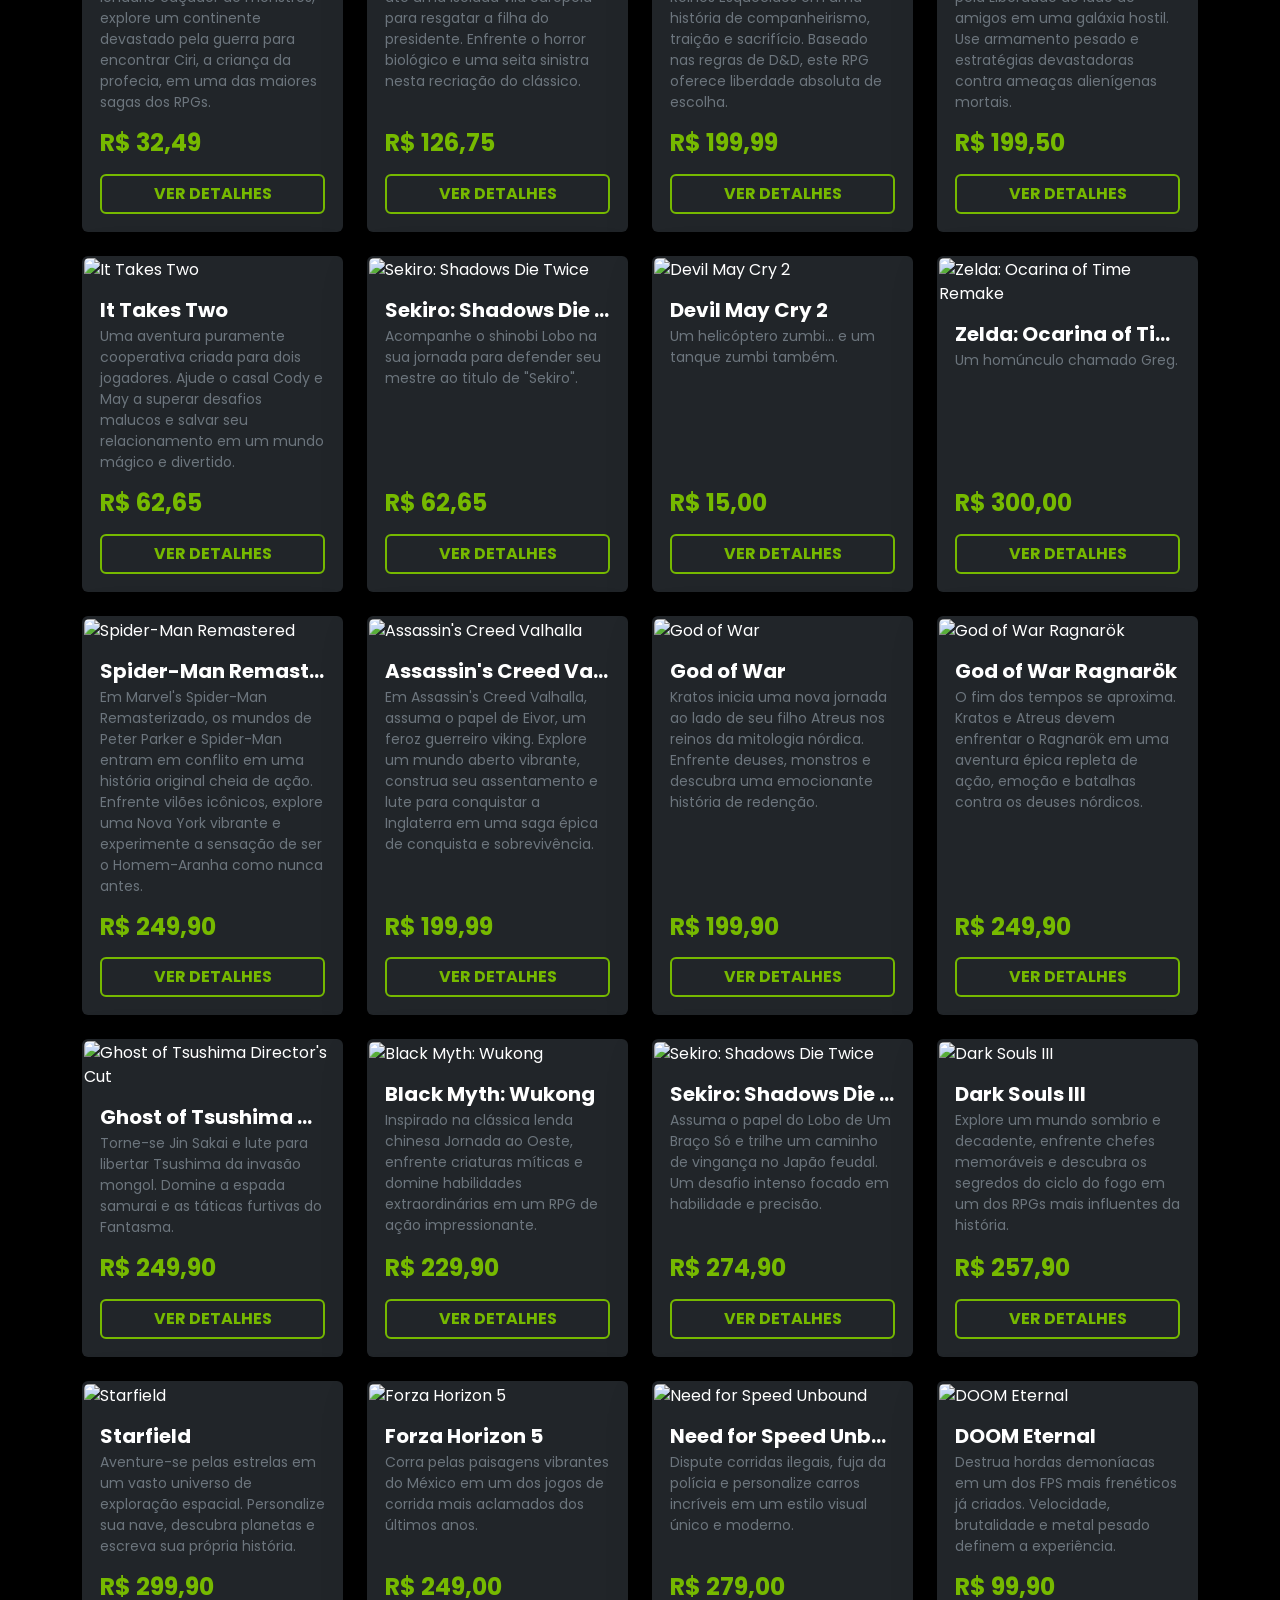
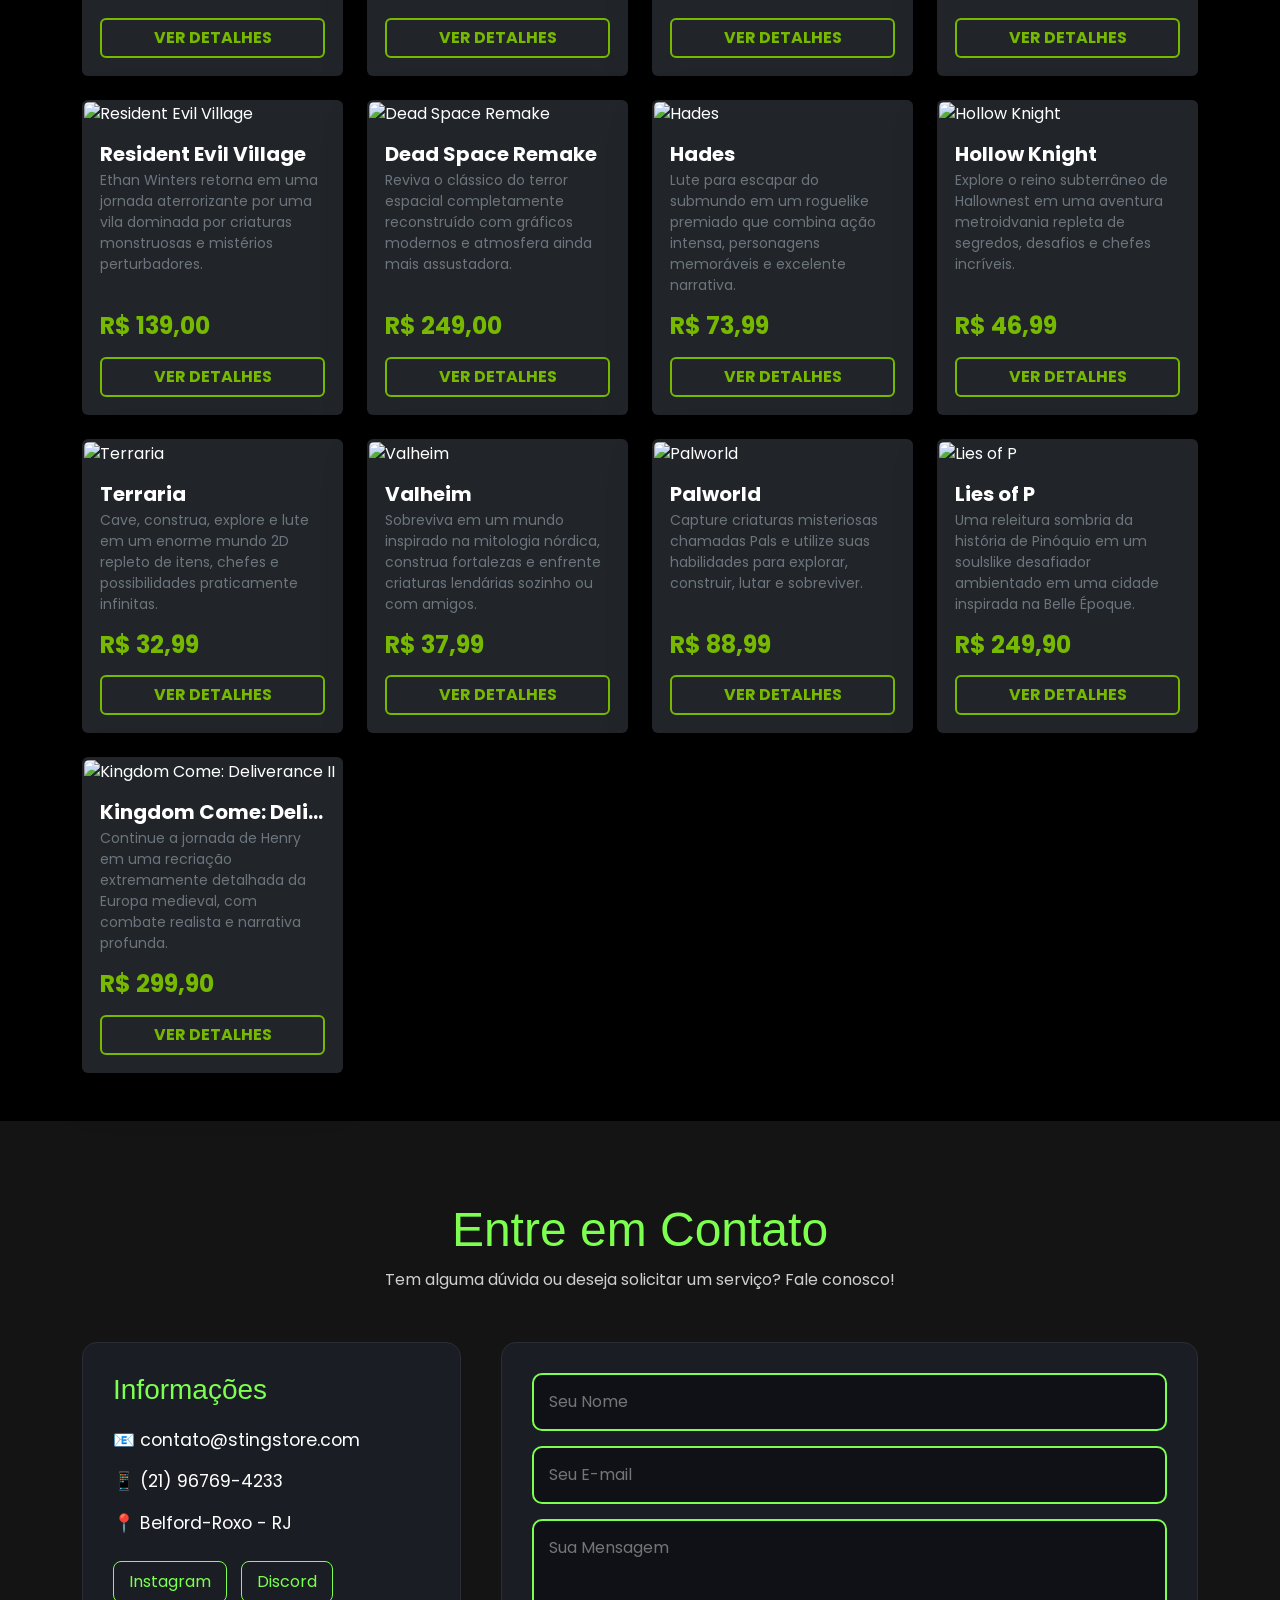
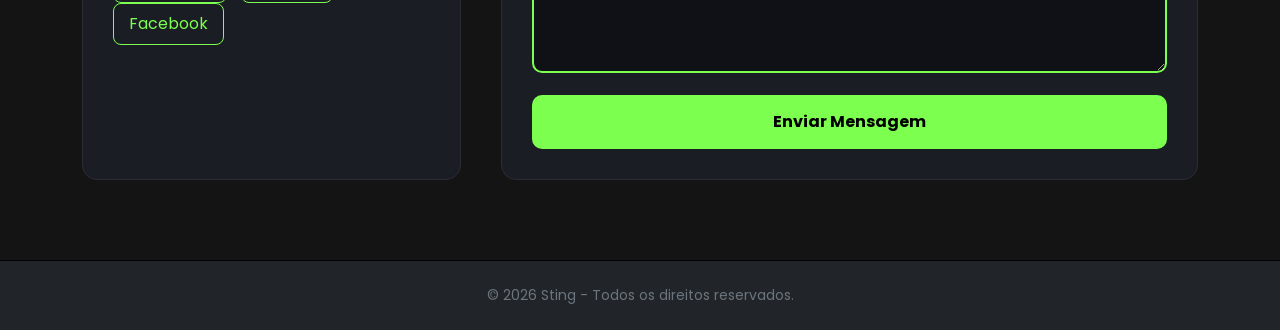
==== commit ee516567: "Atualização Final 2 ." ====
--- a/index.html
+++ b/index.html
@@ -184,6 +184,5 @@
 <script src="https://cdn.jsdelivr.net/npm/bootstrap@5.3.3/dist/js/bootstrap.bundle.min.js"></script>
 <script src="javascript/app.js"></script>
 <script src="javascript/addGame.js"></script>
-
 </body>
 </html>
